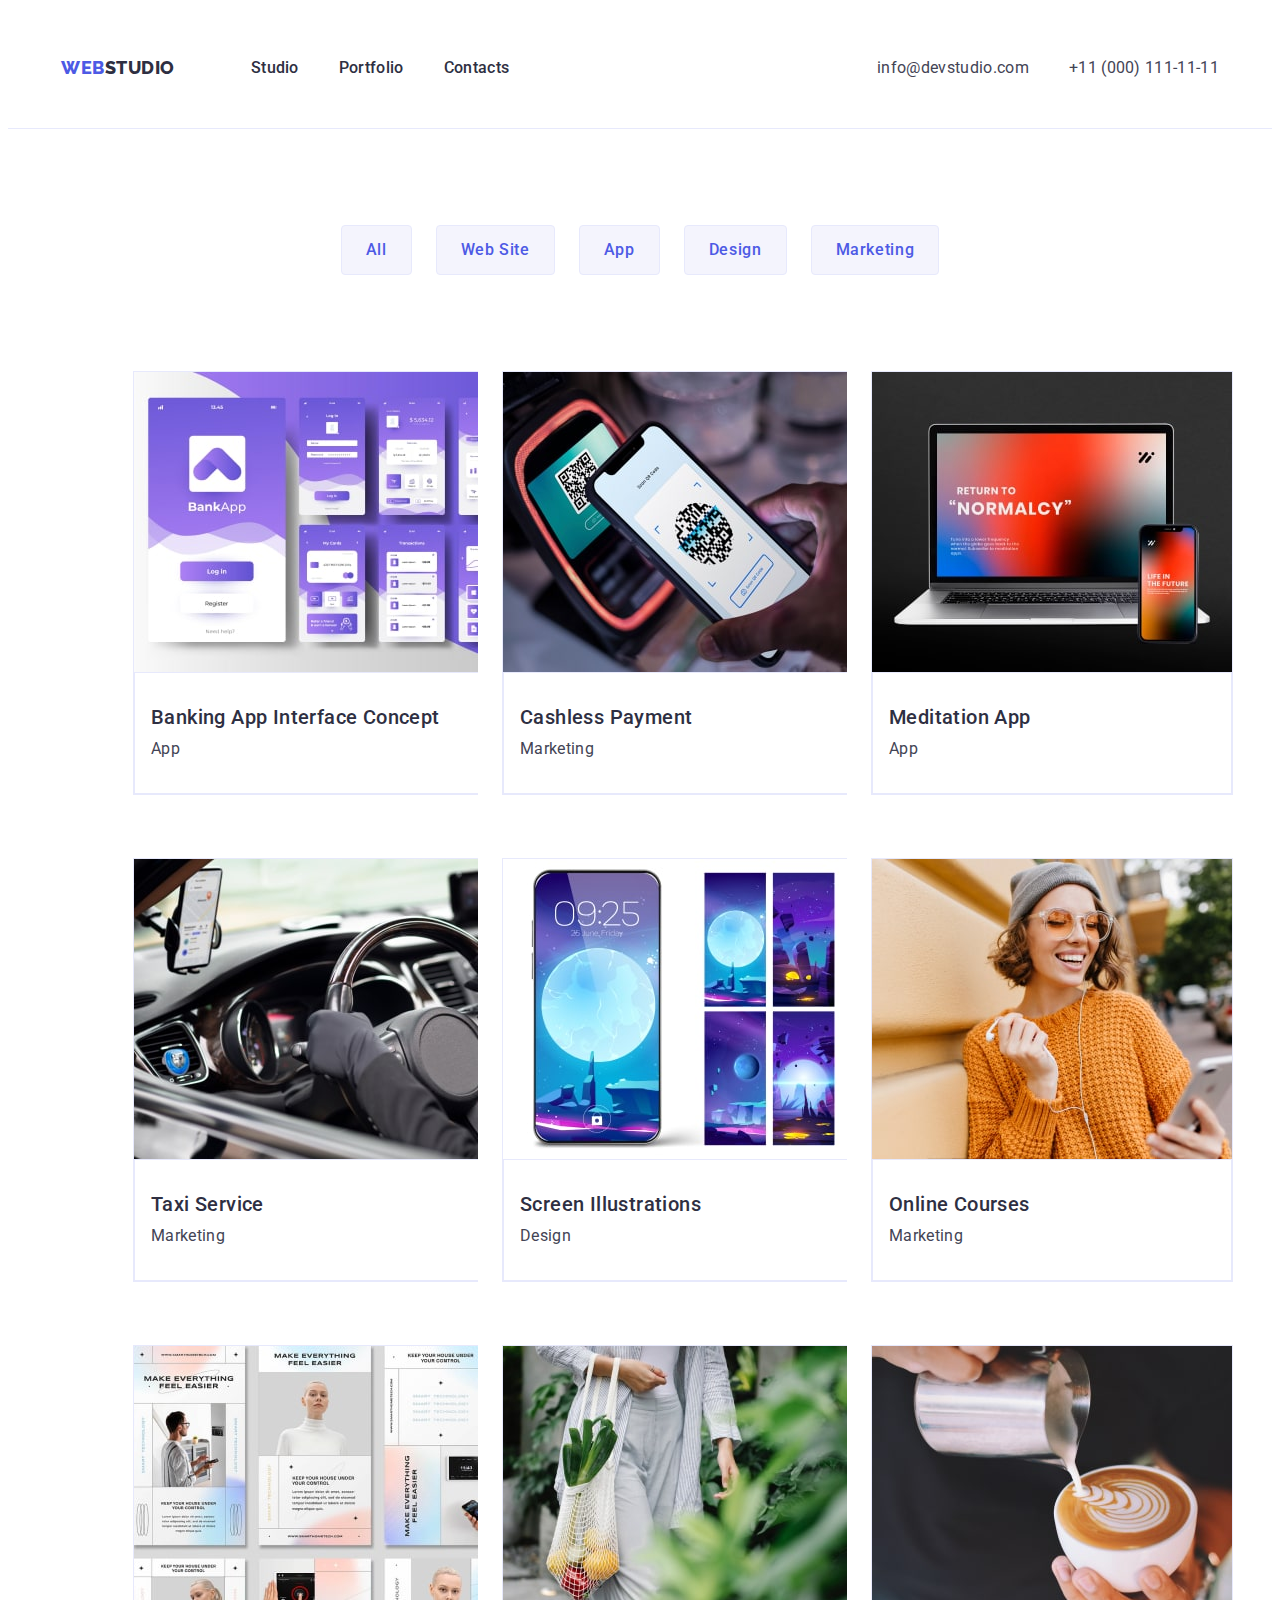
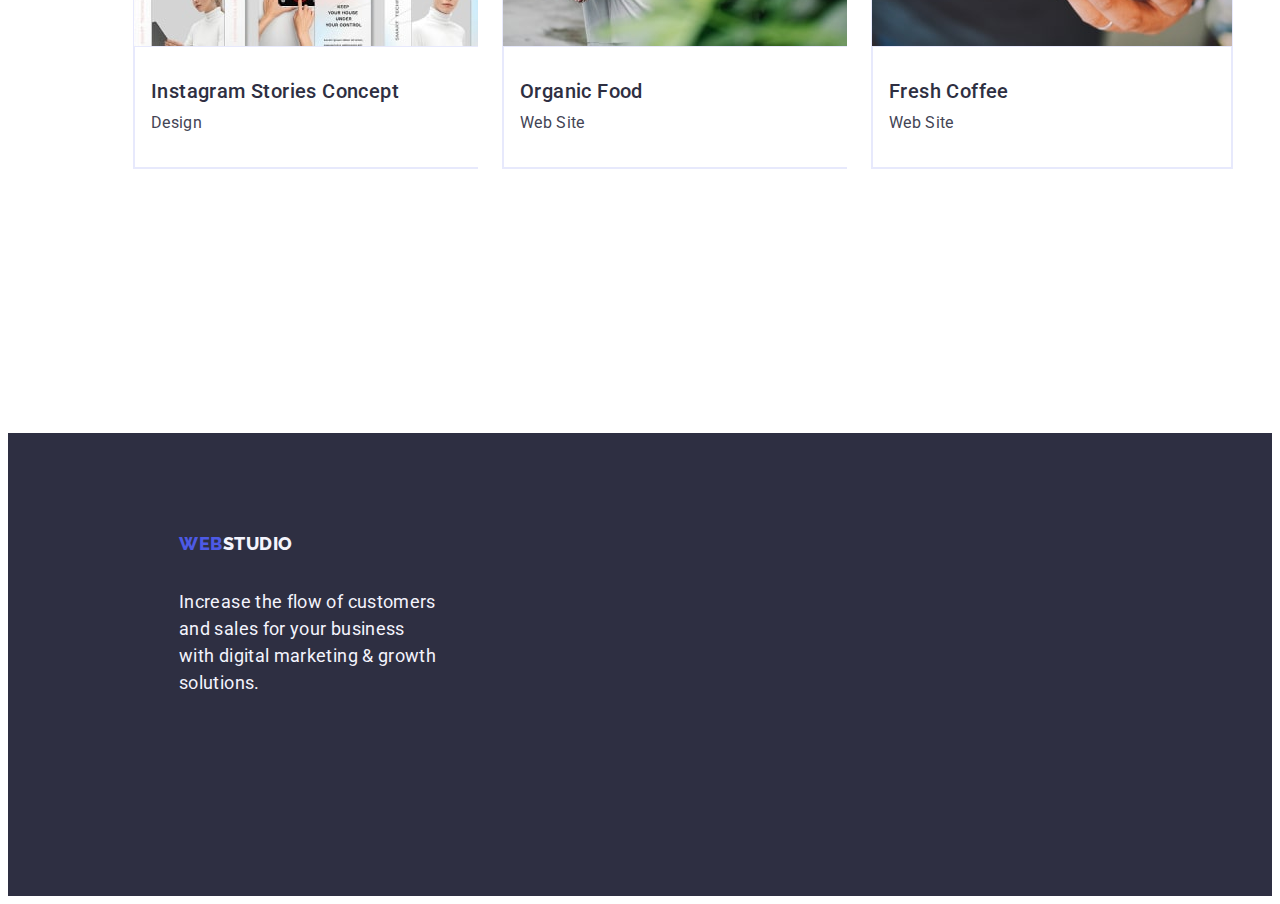
==== portfolio.html @ f366efc1 "validator" ====
<!doctype html>
<html lang="en">
  <head>
    <meta charset="utf-8">
    <meta name="viewport" content="width-device-width, initial-scale=1.0">
    <title>WebStudio</title>
    <link rel="stylesheet" href="https://cdnjs.cloudflare.com/ajax/libs/modern-normalize/2.0.0/modern-normalize.min.css" integrity="sha512-4xo8blKMVCiXpTaLzQSLSw3KFOVPWhm/TRtuPVc4WG6kUgjH6J03IBuG7JZPkcWMxJ5huwaBpOpnwYElP/m6wg==" crossorigin="anonymous" referrerpolicy="no-referrer" />
    <link rel="preconnect" href="https://fonts.googleapis.com">
    <link rel="preconnect" href="https://fonts.googleapis.com">
    <link rel="preconnect" href="https://fonts.gstatic.com" crossorigin>
    <link href="https://fonts.googleapis.com/css2?family=Raleway:wght@400;500;700;800&family=Roboto:wght@400;500;700&display=swap" rel="stylesheet">
    <link rel="stylesheet" href="./css/styles.css">
    
  </head>
  <body class="body-text">

  <!--header-->
<header class="header-link link">
  <div class="container header-container">
    <nav class="header-list list"> 
      <a class="header-logo link" href="./index.html">Web<span class="header-title-logo">Studio</span></a>
      <ul class="header-menu list">
        <li class="header-menu-item-portfolio link"><a href="./index.html" class="header-menu link">Studio</a></li>
        <li class="header-menu-item-portfolio link"><a href="./portfolio.html" class="header-menu link">Portfolio</a></li>
        <li class="header-menu-item-portfolio link"><a href="" class="header-menu link memu-contact">Contacts</a></li>
      </ul>
    </nav>
    <address class="contact link">
    <ul class="header-contact-soc-list list">
        <li class="header-contact-soc-item link">
          <a class="header-contact-soc-link link" href="info@devstudio.com">info@devstudio.com</a>
        </li>
        <li class="header-contact-soc-item">
          <a class="header-contact-soc-link link-tel" href="+110001111111">+11 (000) 111-11-11</a>
        </li>
  </ul>
</address>
  </div>
</header>

  <!--section-1-->
  <main>
    <section class="menu-list">
  <div class="container button-container">
  <h1 class="visually-hidden">list-navigation</h1>
  <ul class="navigation list">
<li><button type="button" class="click-menu-button">All</button></li>
<li><button type="button" class="click-menu-button">Web Site</button></li>
<li><button type="button" class="click-menu-button">App</button></li>
<li><button type="button" class="click-menu-button">Design</button></li>
<li><button type="button" class="click-menu-button">Marketing</button></li>
</ul>

<!--section-1-->

<!--section-2-->
<div class="container pic-div">
    <ul class="picture-text-list list">
      <li class="picture-list-item ">
        <div class="picture-div-box">
        <a class="pic link"><img src="./images/portfolio/1-app.jpg" alt="App" width="360" height="300">
          <div class="div-picture-heading">
          <h2 class="picture-heading-text">Banking App Interface Concept</h2>
            <p class="picture-text">App</p>
          </div>
       </a>
        </div>
      </li>
        <li class="picture-list-item" >
<div class="picture-div-box">
          <a class="pic link"><img src="./images/portfolio/2-smart.jpg" alt="Cashless Payment" width="360" height="300">
            <div class="div-picture-heading">
            <h2 class="picture-heading-text">Cashless Payment</h2>
            <p class="picture-text">Marketing</p>
            </div>
          </a>
</div>
        </li>
      <li class="picture-list-item" >
<div class="picture-div-box">
          <a class="pic link"><img src="./images/portfolio/3-comp.jpg" alt="App" width="360" height="300">
            <div class="div-picture-heading">
            <h2 class="picture-heading-text">Meditation App</h2>
            <p class="picture-text">App</p>
            </div> 
          </a>
</div>
      </li>
      <li class="picture-list-item" >
<div class="picture-div-box">
          <a class="pic link"><img src="./images/portfolio/4-auto.jpg" alt="auto" width="360" height="300">
            <div class="div-picture-heading">
            <h2 class="picture-heading-text">Taxi Service</h2>
            <p class="picture-text">Marketing</p>
            </div>
          </a>
</div>
      </li>
      <li class="picture-list-item" >
<div class="picture-div-box">
          <a class="pic link"><img src="./images/portfolio/5-app.jpg" alt="application" width="360" height="300">
            <div class="div-picture-heading">
            <h2 class="picture-heading-text">Screen Illustrations</h2>
            <p class="picture-text">Design</p>
          </div>  
        </a>
</div>
      </li>
      <li class="picture-list-item" >
<div class="picture-div-box">
          <a class="pic link"><img src="./images/portfolio/6-human.jpg" alt="application" width="360" height="300">
            <div class="div-picture-heading">
            <h2 class="picture-heading-text">Online Courses</h2>
            <p class="picture-text">Marketing</p>
            </div>
          </a>
</div>
      <li class="picture-list-item" >
<div class="picture-div-box">
          <a class="pic link"><img src="./images/portfolio/7-slide.jpg" alt="App" width="360" height="300">
            <div class="div-picture-heading">
            <h2 class="picture-heading-text">Instagram Stories Concept</h2>
            <p class="picture-text">Design</p>
           </div>
          </a>
</div>
      </li>
        <li class="picture-list-item" >
<div class="picture-div-box">
            <a class="pic link"><img src="./images/portfolio/8-food.jpg" alt="Food" width="360" height="300">
              <div class="div-picture-heading">
              <h2 class="picture-heading-text">Organic Food</h2>
              <p class="picture-text">Web Site</p>
            </div>
          </a>
</div>
      </li>
      <li class="picture-list-item" >
<div class="picture-div-box">
          <a class="pic link"><img src="./images/portfolio/9-caffe.jpg" alt="Coffee" width="360" height="300">
            <div class="div-picture-heading">
            <h2 class="picture-heading-text">Fresh Coffee</h2>
            <p class="picture-text">Web Site</p>
          </div>
        </a>
</div>
      </li>
    </ul>
</div>
</div>
  </section>
  </main>
<!--section-2-->


<footer class="footer">
  <div class="container foter-container"><a class="footer-logo link"  href="./index.html">Web<span class="link-studio link">Studio</span></a>

    <p class="footer-text">Increase the flow of customers and sales for your business with digital marketing & growth solutions.
    </p>
  </div>
</footer>

</body>
</html>
---- css/styles.css ----
:root{
--brand-color: #4D5AE5;
--brand-color: var(--iris, #4D5AE5);
--brand-color:-brand #FFF;
--brand-color:-brand #F4F4FD;
--brand-color:-brand #FFFFFF;
--brand-color: var(--cloud, #F4F4FD);
--brand-color:-brand #2E2F42;
--brand-color:#2e2f42;
--brand-color: var(--slate, #434455);
--brand-color: #404bbf;
--brand-color: #434455;

--brand-background-color: #4D5AE5;
--brand-background-color: #404BBF;
--brand-background-color: #F4F4FD;
--brand-background-color: #e7e9fc;
--brand-background-color:rgba(244, 244, 253, 1);
--brand-background-color: var(--navyblue, #2E2F42);
}
body{
font-family:'Roboto', sans-serif;
color: var(--slate, #434455);
background-color:#FFFFFF;
line-height:1.5;
letter-spacing:0.02em;
max-width: 1440px;
max-height: 2592px;
min-height: 100vh;
display: flex;
flex-direction: column;
}
button{
border: 0;
}
a{
text-decoration:none;
}
p,h1,h2,h3,h4,h5,h6{
margin-top: 0;
margin-bottom: 0;
padding: 0px;
}
ul,ol{
list-style-type:none;
padding-left: 0;
margin-top: 0;
margin-bottom:  0;
}
/*header*/
.container{
width: 1158px;
padding: 0 15px;
margin: auto;
/* max-width: auto; */
/* padding-left:0 auto ;
padding-right:auto; 
margin-left:auto;
margin-right:auto; */
 }
 img{
display: block;
 }

.header-link{
align-items: center;
width: 100%;
margin: 0 auto;
border-bottom: 1px solid var(--cornflower, #E7E9FC);
background: var(--white, #FFF);

}

.header-menu-item-portfolio{
font-family:'Raleway',sans-serif;
color: var(--iris, #4d5ae5);
font-weight:800;
font-size:18px;
line-height:1.17;
letter-spacing:0.03em;
text-decoration:none;
list-style:none;
}
.header-memu-item:hover{
color: #404bbf;
}
.header-memu-item:focus{
color: #404bbf;
}
.header-menu-item-portfolio{
font-family:'Roboto';
color: #2e2f42 ;
font-weight:500;
line-height:24px;
letter-spacing:0.02em;
}
.header-menu-item-portfolio:hover{
color: #404bbf;
}
.header-menu-item-portfolio:focus{
color: #404bbf;
}
.header-menu-item-studio{
}
.header-menu-item-li{
text-decoration:none;
}
.header-menu-item link{
text-decoration:none;
}
.header-list{
list-style:none;
display: flex;
align-items: center;
/* gap: 76px; */

}
.header-container{
display: flex;
align-items: center;
padding: 0 15px;
}
.header-logo{
font-family:'Raleway',sans-serif;
color: #4d5ae5;
font-weight:800;
font-size:18px;
line-height:1.17;
letter-spacing:0.03em;
text-decoration:none;
text-transform:uppercase;
margin-right: 76px;


}
.header-title-logo{
color:  #2e2f42 ;
}

.header-menu{
font-family:'Roboto',sans-serif;
text-decoration:none;
color: #2e2f42;
font-weight:500;
font-size:16px;
line-height:1.5;
letter-spacing:0.02em;
display: flex;
gap: 40px;
padding: 24px 0;
}
.header-menu:hover{
color: #404bbf;
}
.header-menu:focus{
color: #404bbf;

}
.contact{
font-style:normal;
list-style:none;
margin-left: auto;
}
.header-contact-soc-list{
list-style:none;
font-family:'Roboto',sans-serif;
color: #434455;
font-weight:400;
font-size:16px;
line-height:1.5;
letter-spacing:0.02em;

display: flex;
align-items: center;
gap: 40px;
margin-left: auto;
}
.header-contact-soc-item{
font-size:16px;
line-height:1.5;
letter-spacing:0.02em;
color: #434455;
}
.header-contact-soc-item{
text-decoration:none;
}
.header-contact-soc-link{
font-family:'Roboto',sans-serif;
font-weight: 400;
text-decoration:none;
font-size:16px;
line-height:1.5;
letter-spacing:0.02em;
color: #434455;
}
.link-tel{
}
.header-contact-soc-link:hover{
color: #404bbf;
}
.header-contact-soc-link:focus{
color: #404bbf;
}
/*header*/


/*button-1-section>all*/

.menu-list{
padding: 96px 0 120px 0;
display: flex;
align-items: center;
justify-content: center;

}

.visually-hidden {
position: absolute;
width: 1px;
height: 1px;
margin: -1px;
border: 0;
padding: 0;
white-space: nowrap;
clip-path: inset(100%);
clip: rect(0 0 0 0);
overflow: hidden;
 }

.button-container{

}

.navigation{
display: flex;
gap: 24px;
/* margin-top: 120px; */
justify-content: center;
margin-bottom: 72px;
}

.click-menu-button{
font-family:'Roboto',sans-serif;
font-weight:500;
font-size:16px;
line-height:1.5;
letter-spacing:0.04em;
color: #4d5ae5;
background-color: #F4F4FD;
font-family:inherit;
cursor:pointer;
display: flex;
padding: 12px 24px;
justify-content: center;
align-items: center;
border-radius: 4px;
border: 1px solid var(--cornflower, #e7e9fc);
background: var(--cloud, #F4F4FD);
}
.click-menu-button:hover{
font-family:inherit;
color: #FFFFFF;
background-color: #404BBF;
border: 1px solid transparent;
}
.click-menu-button:focus{
color: #FFFFFF;
background-color: #404BBF;
border: 1px solid transparent;
}


/*section-1*/


.title-icon{
background: #2e2f42;
padding-top: 188px ;

padding-bottom: 188px;

box-sizing: border-box;

align-items: center;
/* margin: 0 auto 48px; */
}
.title-container{
/* height: 600px; */
}


.title{
font-weight:700;
font-size:56px;
line-height:1.07;
letter-spacing:0.02em;
color: #ffffff;
text-align:center;
font-style: normal;
max-width: 496px;
margin-bottom: 48px; 
margin-left: auto;
margin-right: auto;


}

/*bth-title*/
.title-click-bth{
font-family:'Roboto', sans-serif;
background-color: #4d5ae5;
font-family:inherit;
font-weight:500;
font-size:16px;
line-height:1.5;
letter-spacing:0.04em;
color: #ffffff;
border: none;
cursor:pointer;
display: block;
align-items: flex-start;
border: none;
border-radius: 4px;
padding: 16px 32px;
gap: 10px;
min-width: 169px;
height: 56px;
margin-top: 48px;
margin: 0 auto;


}
.title-click-bth:hover{
font-family: "Roboto", sans-serif;
background-color: #404BBF;
font-family:inherit;
font-weight:500;
font-size:16px;
line-height:1.5;
letter-spacing:0.04em;
color: #FFF;
cursor:pointer;
}
.title-click-bth:focus{
background-color: #404BBF;
}
.title-click-bth:active{
background-color: #404BBF;
cursor:pointer;
}
/*bth-title*/


/*section-2*/
.caption-section{
padding-top: 120px;
padding-bottom: 120px;
}
.caption-text{
list-style:none;
display: flex;
align-items: flex-start;
/* gap: 8px; */
gap: 24px;
flex-shrink: 0;

}
.caption-subject{
margin-bottom: 8px ;
font-weight:500;
font-size:20px;
line-height:1.2;
letter-spacing:0.02em;
color: #2e2f42;
list-style:none;


}
.caption-text-sub{
font-weight:400;
font-size:16px;
line-height:1.5;
letter-spacing:0.02em;
color: #434455;
display: flex;
align-items:center;
}

.caption-list{
width: calc((100% - 72px) / 4);
font-weight:500;
font-size:20px;
line-height:1.2;
letter-spacing:0.02em;
color: #2e2f42;
display: flex;
max-width: 264px;
padding: 32px;
display: inline;
align-items: center;

flex-direction: column;
align-items: center;
}


/* section3 index */
.heading-img-pic{
padding-bottom:120px;

}
.heading-img{
font-weight:700;
font-size: 36px;
line-height: 1.11;
text-align: center;
letter-spacing: 0.02em;
text-transform: capitalize;
color: #2e2f42;
margin-bottom: 72px;
align-items: center;
}

.heading-caption{
background-color: #FFFFFF;
display: flex;
gap: 24px;
padding-bottom: 120px;
}
.heading-li-img{
width: calc((100% - 48) / 3);
}
.heading-list-pic{

}
/*section-3*/

/*section-4*/
.our-team-img{
background: var(--cloud, #F4F4FD);
padding-top:120px;
padding-bottom: 120px;
}
.our-team-heading-img{
font-weight:700;
font-size: 36px;
line-height: 1.11;
text-align: center;
letter-spacing: 0.02em;
text-transform: capitalize;
color: #2e2f42;
margin-bottom: 72px;
}
.our-team-img-text{
display: flex;
gap:24px;
font-weight: 400;
align-items: center;
justify-content: center;
}
.our-team-text-pic{
width: calc((100% - 72px)/4);
border-radius: 0px 0px 4px 4px;
box-shadow: 0px 2px 1px 0px rgba(46, 47, 66, 0.08), 0px 1px 1px 0px rgba(46, 47, 66, 0.16), 0px 1px 6px 0px rgba(46, 47, 66, 0.08);
}
.our-team-img-style{
max-width:264px;
flex-direction: column;
}
.our-team-div{
width: 264px;
flex-direction: column;
justify-content: center;
align-items: center;
display: flex;
padding-top: 32px;
padding-bottom: 32px;
background: var(--white, #FFF);
}
.our-team-slogan{
margin-bottom: 8px;
text-align: center;
font-size: 20px;
font-weight: 500;
line-height: 24px; /* 120% */
letter-spacing: 0.4px;
}
.our-team-slogan-text{
color: var(--slate, #434455);
text-align: center;
font-weight: 400;
line-height: 24px; /* 150% */
letter-spacing: 0.32px;
}
/*section-4*index */


/*section-2*portfolio*/
.pic-div{

}
.picture-text-list{
list-style:none;
display: flex;
flex-wrap: wrap;
column-gap: 24px;
row-gap: 48px;
gap: 15px;
flex-shrink: 0;
padding: 48px 24px;
align-content: center;
justify-content: center;
padding-top: 0;
padding-bottom: 120px;


}
.picture-list-item{
width: calc((100% - 48px ) / 3);

border-radius: 1px;
background: var(--white, #fff);
}
.picture-div-box{
margin: 24px;
width: 360px;

border: 1px solid #e7e9fc;
background: var(--white, #FFF);

}
.picture-heading-text{
font-weight:500;
font-size:20px;
line-height:120%;
letter-spacing:0.02em;
color: #2e2f42;
margin-bottom: 8px;

}

.picture-text{
font-weight:400;
font-size:16px;
line-height:1.5;
letter-spacing:0.02em;
color: #434455;
}
.pic{
background: lightgray;
text-decoration: none;

}
.div-picture-heading{
padding: 32px 16px;
gap: 8px;
border-top: none;
border: 1px solid var(--cornflower, #e7e9fc);
background: var(--white, #FFF);
}
/*section-4*/

/*footer*/
.footer{
background-color: #2E2F42;
padding-top: 100px;
padding-bottom: 100px;
}
.foter-container{
margin-left: 156px;
}
.footer-logo{
margin-bottom: 16px;
color: var(--iris, #4d5ae5);
font-family:'Raleway',sans-serif;
line-height:1.17;
font-size:18px;   
font-weight:800;
letter-spacing:0.03em;
text-transform: uppercase;
display: inline-block;
}
.link-studio{
color: var(--cloud, #f4f4fd);
font-family:'Raleway',sans-serif;
font-size:18px;
font-weight:800;
line-height:1.17; /* 116.667% */
letter-spacing:0.03em;
text-transform:uppercase;
}
.footer-text{
color: var(--cloud, #F4F4FD);
font-family:'Roboto',sans-serif;
font-size: 18px;
font-weight: 400;
line-height: 1.5;
letter-spacing: 0.02em;
display: flex;
flex: auto;
gap: 156px;
max-width: 264px;
margin-top: 18px;
margin-bottom: 100px;
}
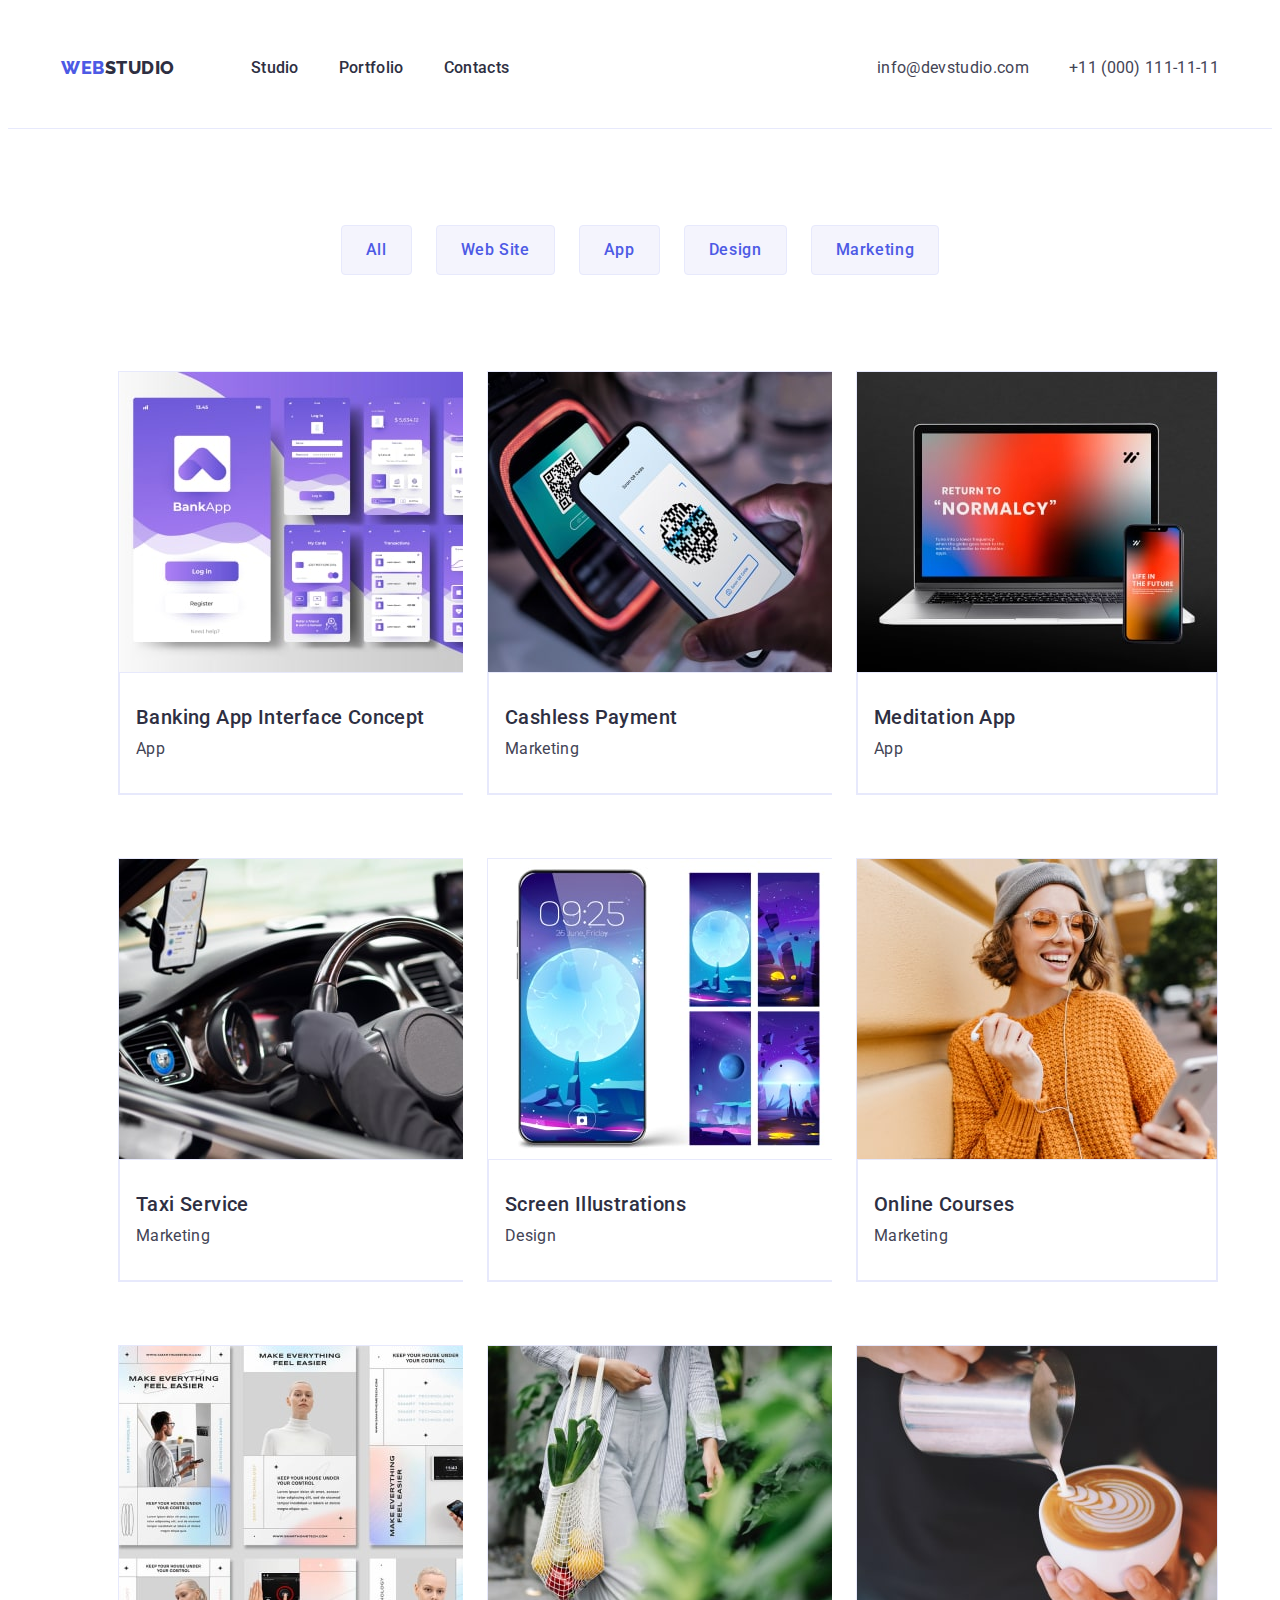
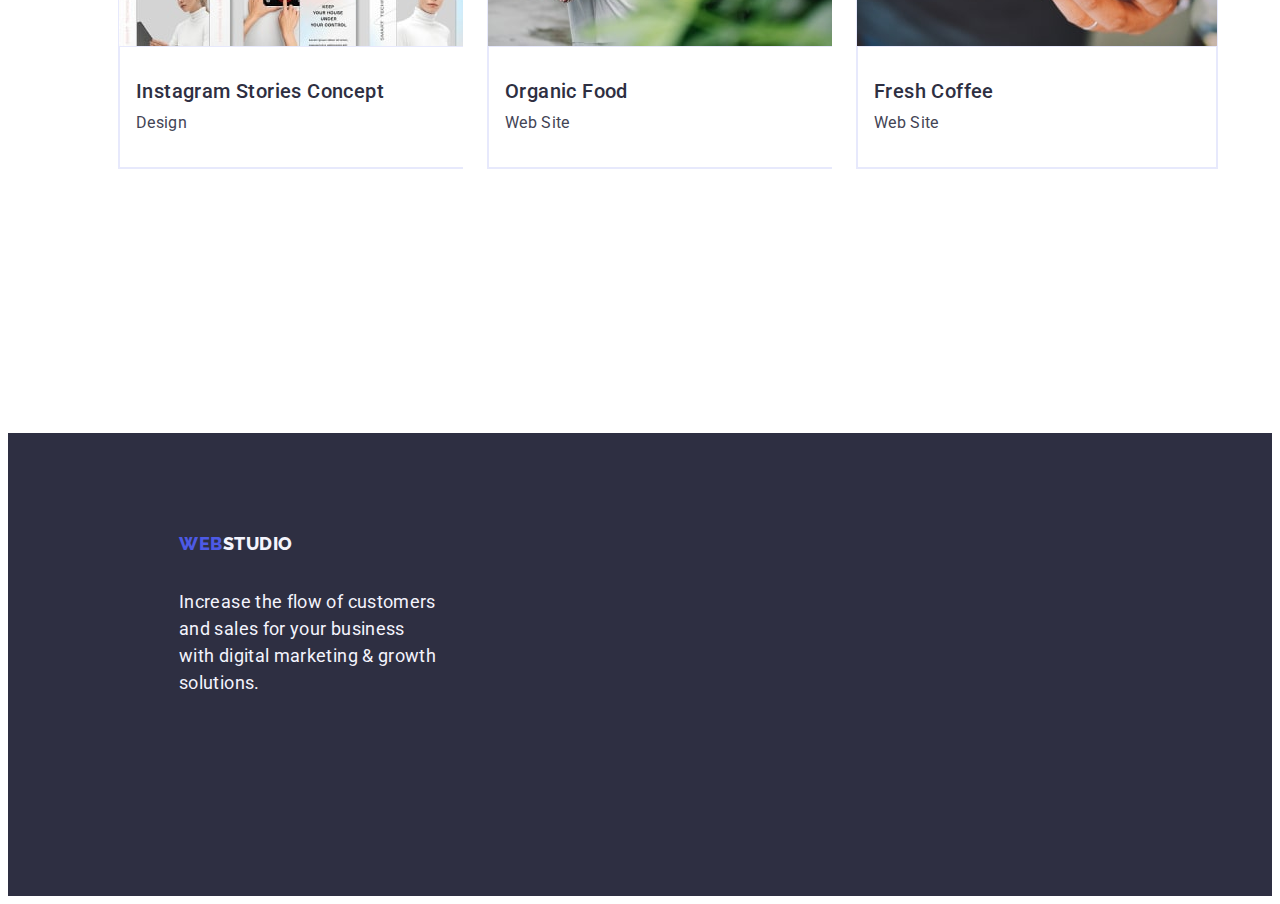
==== commit a390b6cd: "validator" ====
--- a/portfolio.html
+++ b/portfolio.html
@@ -54,7 +54,7 @@
 <!--section-1-->
 
 <!--section-2-->
-<div class="container pic-div">
+<!-- <div class="container pic-div"> -->
     <ul class="picture-text-list list">
       <li class="picture-list-item ">
         <div class="picture-div-box">
@@ -146,7 +146,7 @@
 </div>
       </li>
     </ul>
-</div>
+<!-- </div> -->
 </div>
   </section>
   </main>
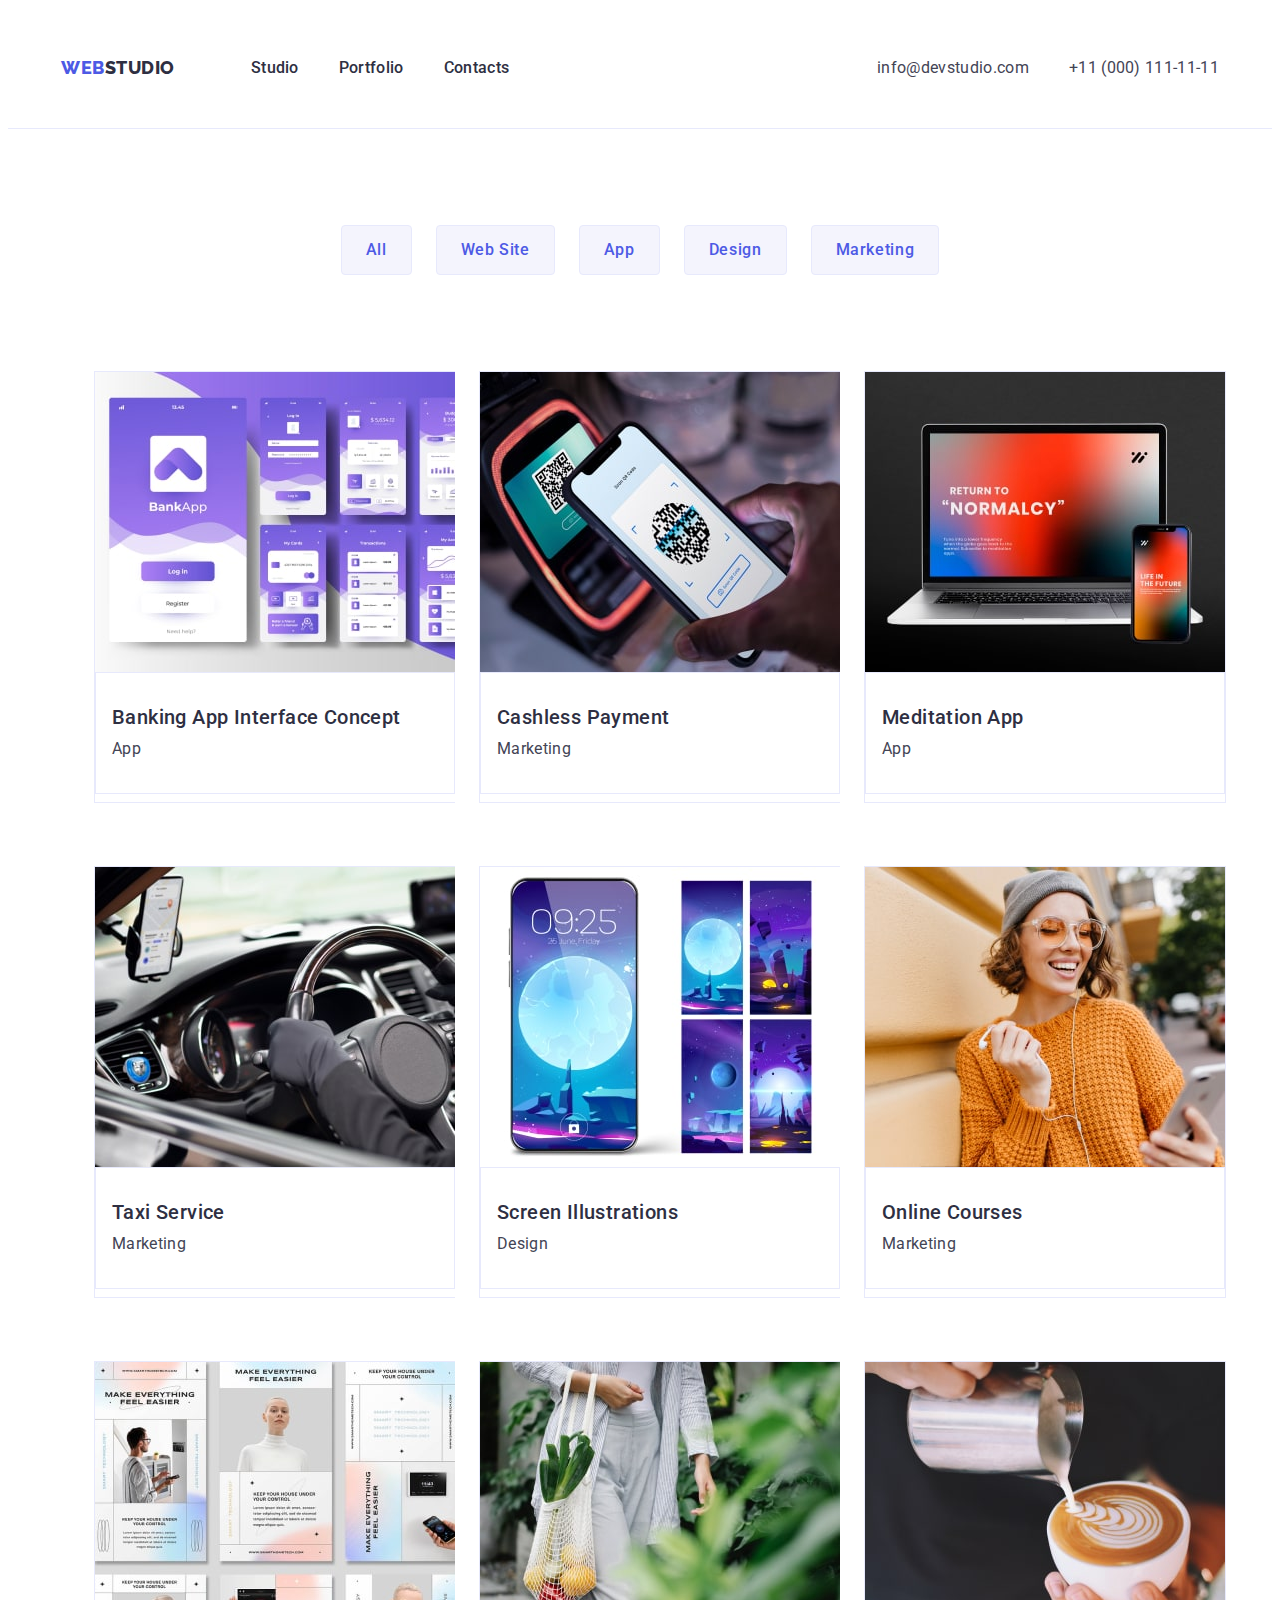
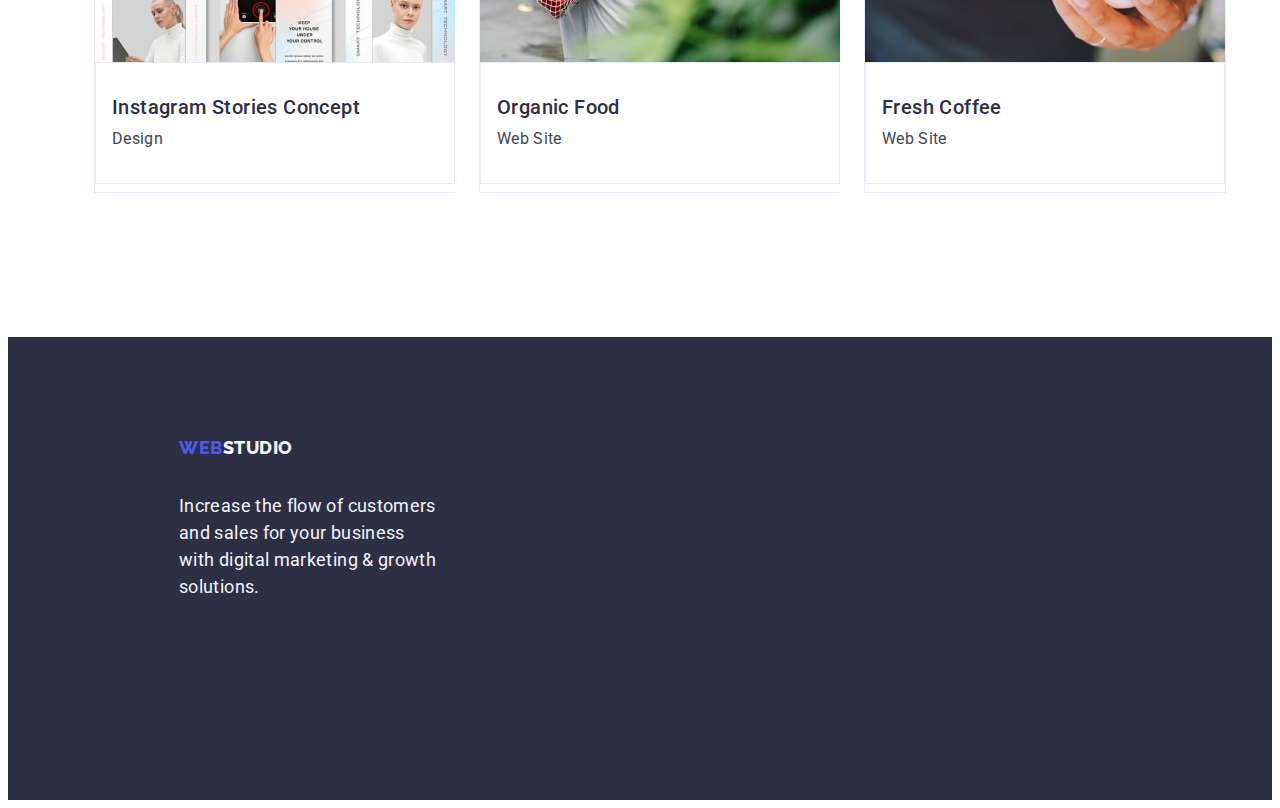
==== commit 98eabe2a: "validator" ====
--- a/portfolio.html
+++ b/portfolio.html
@@ -56,6 +56,7 @@
 <!--section-2-->
 <!-- <div class="container pic-div"> -->
     <ul class="picture-text-list list">
+      
       <li class="picture-list-item ">
         <div class="picture-div-box">
         <a class="pic link"><img src="./images/portfolio/1-app.jpg" alt="App" width="360" height="300">
--- a/css/styles.css
+++ b/css/styles.css
@@ -503,21 +503,17 @@
 list-style:none;
 display: flex;
 flex-wrap: wrap;
-column-gap: 24px;
-row-gap: 48px;
+column-gap:24px;
+row-gap:48px;
 gap: 15px;
-flex-shrink: 0;
-padding: 48px 24px;
+/* padding: 48px 24px; */
 align-content: center;
 justify-content: center;
-padding-top: 0;
-padding-bottom: 120px;
 
 
 }
 .picture-list-item{
-width: calc((100% - 48px ) / 3);
-
+width:calc((100% - 48px)/3);
 border-radius: 1px;
 background: var(--white, #fff);
 }
@@ -553,7 +549,7 @@
 }
 .div-picture-heading{
 padding: 32px 16px;
-gap: 8px;
+margin-bottom: 8px;
 border-top: none;
 border: 1px solid var(--cornflower, #e7e9fc);
 background: var(--white, #FFF);
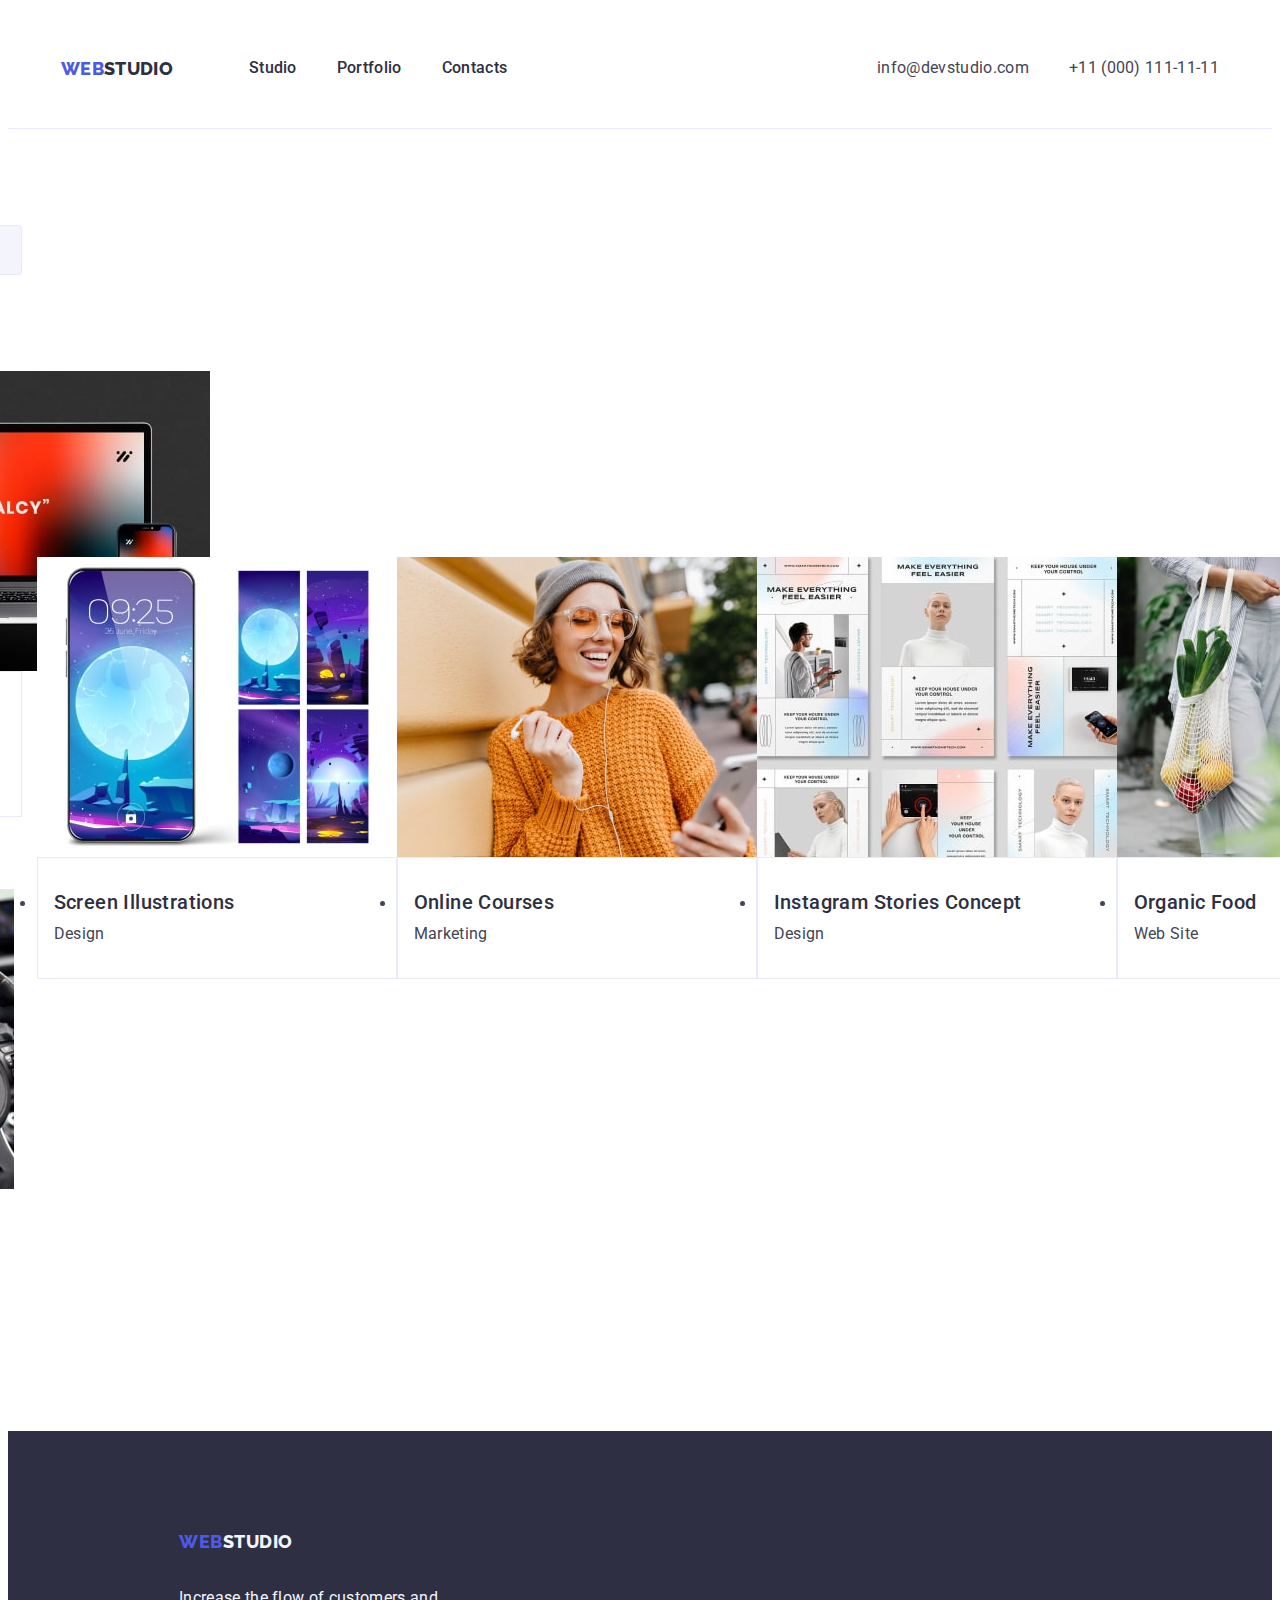
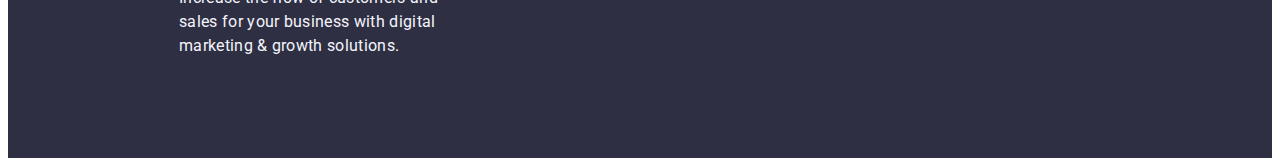
==== commit 07f74033: "finish" ====
--- a/portfolio.html
+++ b/portfolio.html
@@ -54,41 +54,39 @@
 <!--section-1-->
 
 <!--section-2-->
-<!-- <div class="container pic-div"> -->
     <ul class="picture-text-list list">
-      
-      <li class="picture-list-item ">
-        <div class="picture-div-box">
+      <li class="picture-list-item">
+
         <a class="pic link"><img src="./images/portfolio/1-app.jpg" alt="App" width="360" height="300">
           <div class="div-picture-heading">
           <h2 class="picture-heading-text">Banking App Interface Concept</h2>
             <p class="picture-text">App</p>
-          </div>
+        </div>
        </a>
-        </div>
+      
       </li>
         <li class="picture-list-item" >
-<div class="picture-div-box">
+
           <a class="pic link"><img src="./images/portfolio/2-smart.jpg" alt="Cashless Payment" width="360" height="300">
             <div class="div-picture-heading">
             <h2 class="picture-heading-text">Cashless Payment</h2>
             <p class="picture-text">Marketing</p>
             </div>
           </a>
-</div>
+
         </li>
       <li class="picture-list-item" >
-<div class="picture-div-box">
+
           <a class="pic link"><img src="./images/portfolio/3-comp.jpg" alt="App" width="360" height="300">
             <div class="div-picture-heading">
             <h2 class="picture-heading-text">Meditation App</h2>
             <p class="picture-text">App</p>
             </div> 
           </a>
-</div>
+
       </li>
       <li class="picture-list-item" >
-<div class="picture-div-box">
+
           <a class="pic link"><img src="./images/portfolio/4-auto.jpg" alt="auto" width="360" height="300">
             <div class="div-picture-heading">
             <h2 class="picture-heading-text">Taxi Service</h2>
@@ -98,53 +96,53 @@
 </div>
       </li>
       <li class="picture-list-item" >
-<div class="picture-div-box">
+
           <a class="pic link"><img src="./images/portfolio/5-app.jpg" alt="application" width="360" height="300">
             <div class="div-picture-heading">
             <h2 class="picture-heading-text">Screen Illustrations</h2>
             <p class="picture-text">Design</p>
           </div>  
         </a>
-</div>
+
       </li>
       <li class="picture-list-item" >
-<div class="picture-div-box">
+
           <a class="pic link"><img src="./images/portfolio/6-human.jpg" alt="application" width="360" height="300">
             <div class="div-picture-heading">
             <h2 class="picture-heading-text">Online Courses</h2>
             <p class="picture-text">Marketing</p>
             </div>
           </a>
-</div>
+
       <li class="picture-list-item" >
-<div class="picture-div-box">
+
           <a class="pic link"><img src="./images/portfolio/7-slide.jpg" alt="App" width="360" height="300">
             <div class="div-picture-heading">
             <h2 class="picture-heading-text">Instagram Stories Concept</h2>
             <p class="picture-text">Design</p>
            </div>
           </a>
-</div>
+
       </li>
         <li class="picture-list-item" >
-<div class="picture-div-box">
+
             <a class="pic link"><img src="./images/portfolio/8-food.jpg" alt="Food" width="360" height="300">
               <div class="div-picture-heading">
               <h2 class="picture-heading-text">Organic Food</h2>
               <p class="picture-text">Web Site</p>
             </div>
           </a>
-</div>
+
       </li>
       <li class="picture-list-item" >
-<div class="picture-div-box">
+
           <a class="pic link"><img src="./images/portfolio/9-caffe.jpg" alt="Coffee" width="360" height="300">
             <div class="div-picture-heading">
             <h2 class="picture-heading-text">Fresh Coffee</h2>
             <p class="picture-text">Web Site</p>
           </div>
         </a>
-</div>
+
       </li>
     </ul>
 <!-- </div> -->
--- a/css/styles.css
+++ b/css/styles.css
@@ -52,11 +52,6 @@
 width: 1158px;
 padding: 0 15px;
 margin: auto;
-/* max-width: auto; */
-/* padding-left:0 auto ;
-padding-right:auto; 
-margin-left:auto;
-margin-right:auto; */
  }
  img{
 display: block;
@@ -65,7 +60,6 @@
 .header-link{
 align-items: center;
 width: 100%;
-margin: 0 auto;
 border-bottom: 1px solid var(--cornflower, #E7E9FC);
 background: var(--white, #FFF);
 
@@ -75,9 +69,6 @@
 font-family:'Raleway',sans-serif;
 color: var(--iris, #4d5ae5);
 font-weight:800;
-font-size:18px;
-line-height:1.17;
-letter-spacing:0.03em;
 text-decoration:none;
 list-style:none;
 }
@@ -91,8 +82,8 @@
 font-family:'Roboto';
 color: #2e2f42 ;
 font-weight:500;
-line-height:24px;
-letter-spacing:0.02em;
+/* line-height:24px; */
+/* letter-spacing:0.02em; */
 }
 .header-menu-item-portfolio:hover{
 color: #404bbf;
@@ -112,21 +103,20 @@
 list-style:none;
 display: flex;
 align-items: center;
-/* gap: 76px; */
 
 }
 .header-container{
 display: flex;
 align-items: center;
-padding: 0 15px;
+/* padding: 0 15px; */
 }
 .header-logo{
 font-family:'Raleway',sans-serif;
 color: #4d5ae5;
 font-weight:800;
 font-size:18px;
-line-height:1.17;
-letter-spacing:0.03em;
+/* line-height:1.17; */
+/* letter-spacing:0.03em; */
 text-decoration:none;
 text-transform:uppercase;
 margin-right: 76px;
@@ -211,7 +201,6 @@
 display: flex;
 align-items: center;
 justify-content: center;
-
 }
 
 .visually-hidden {
@@ -225,7 +214,7 @@
 clip-path: inset(100%);
 clip: rect(0 0 0 0);
 overflow: hidden;
- }
+}
 
 .button-container{
 
@@ -359,10 +348,7 @@
 .caption-text{
 list-style:none;
 display: flex;
-align-items: flex-start;
-/* gap: 8px; */
 gap: 24px;
-flex-shrink: 0;
 
 }
 .caption-subject{
@@ -394,11 +380,8 @@
 letter-spacing:0.02em;
 color: #2e2f42;
 display: flex;
-max-width: 264px;
-padding: 32px;
 display: inline;
 align-items: center;
-
 flex-direction: column;
 align-items: center;
 }
@@ -407,7 +390,6 @@
 /* section3 index */
 .heading-img-pic{
 padding-bottom:120px;
-
 }
 .heading-img{
 font-weight:700;
@@ -505,26 +487,15 @@
 flex-wrap: wrap;
 column-gap:24px;
 row-gap:48px;
-gap: 15px;
-/* padding: 48px 24px; */
 align-content: center;
 justify-content: center;
-
-
 }
 .picture-list-item{
 width:calc((100% - 48px)/3);
 border-radius: 1px;
 background: var(--white, #fff);
 }
-.picture-div-box{
-margin: 24px;
-width: 360px;
-
-border: 1px solid #e7e9fc;
-background: var(--white, #FFF);
-
-}
+
 .picture-heading-text{
 font-weight:500;
 font-size:20px;
@@ -532,7 +503,6 @@
 letter-spacing:0.02em;
 color: #2e2f42;
 margin-bottom: 8px;
-
 }
 
 .picture-text{
@@ -549,7 +519,6 @@
 }
 .div-picture-heading{
 padding: 32px 16px;
-margin-bottom: 8px;
 border-top: none;
 border: 1px solid var(--cornflower, #e7e9fc);
 background: var(--white, #FFF);
@@ -559,8 +528,8 @@
 /*footer*/
 .footer{
 background-color: #2E2F42;
-padding-top: 100px;
-padding-bottom: 100px;
+
+
 }
 .foter-container{
 margin-left: 156px;
@@ -573,6 +542,7 @@
 font-size:18px;   
 font-weight:800;
 letter-spacing:0.03em;
+padding-top: 100px;
 text-transform: uppercase;
 display: inline-block;
 }
@@ -588,13 +558,12 @@
 .footer-text{
 color: var(--cloud, #F4F4FD);
 font-family:'Roboto',sans-serif;
-font-size: 18px;
+font-size: 16px;
 font-weight: 400;
-line-height: 1.5;
 letter-spacing: 0.02em;
 display: flex;
 flex: auto;
-gap: 156px;
+/* gap: 156px; */
 max-width: 264px;
 margin-top: 18px;
 margin-bottom: 100px;
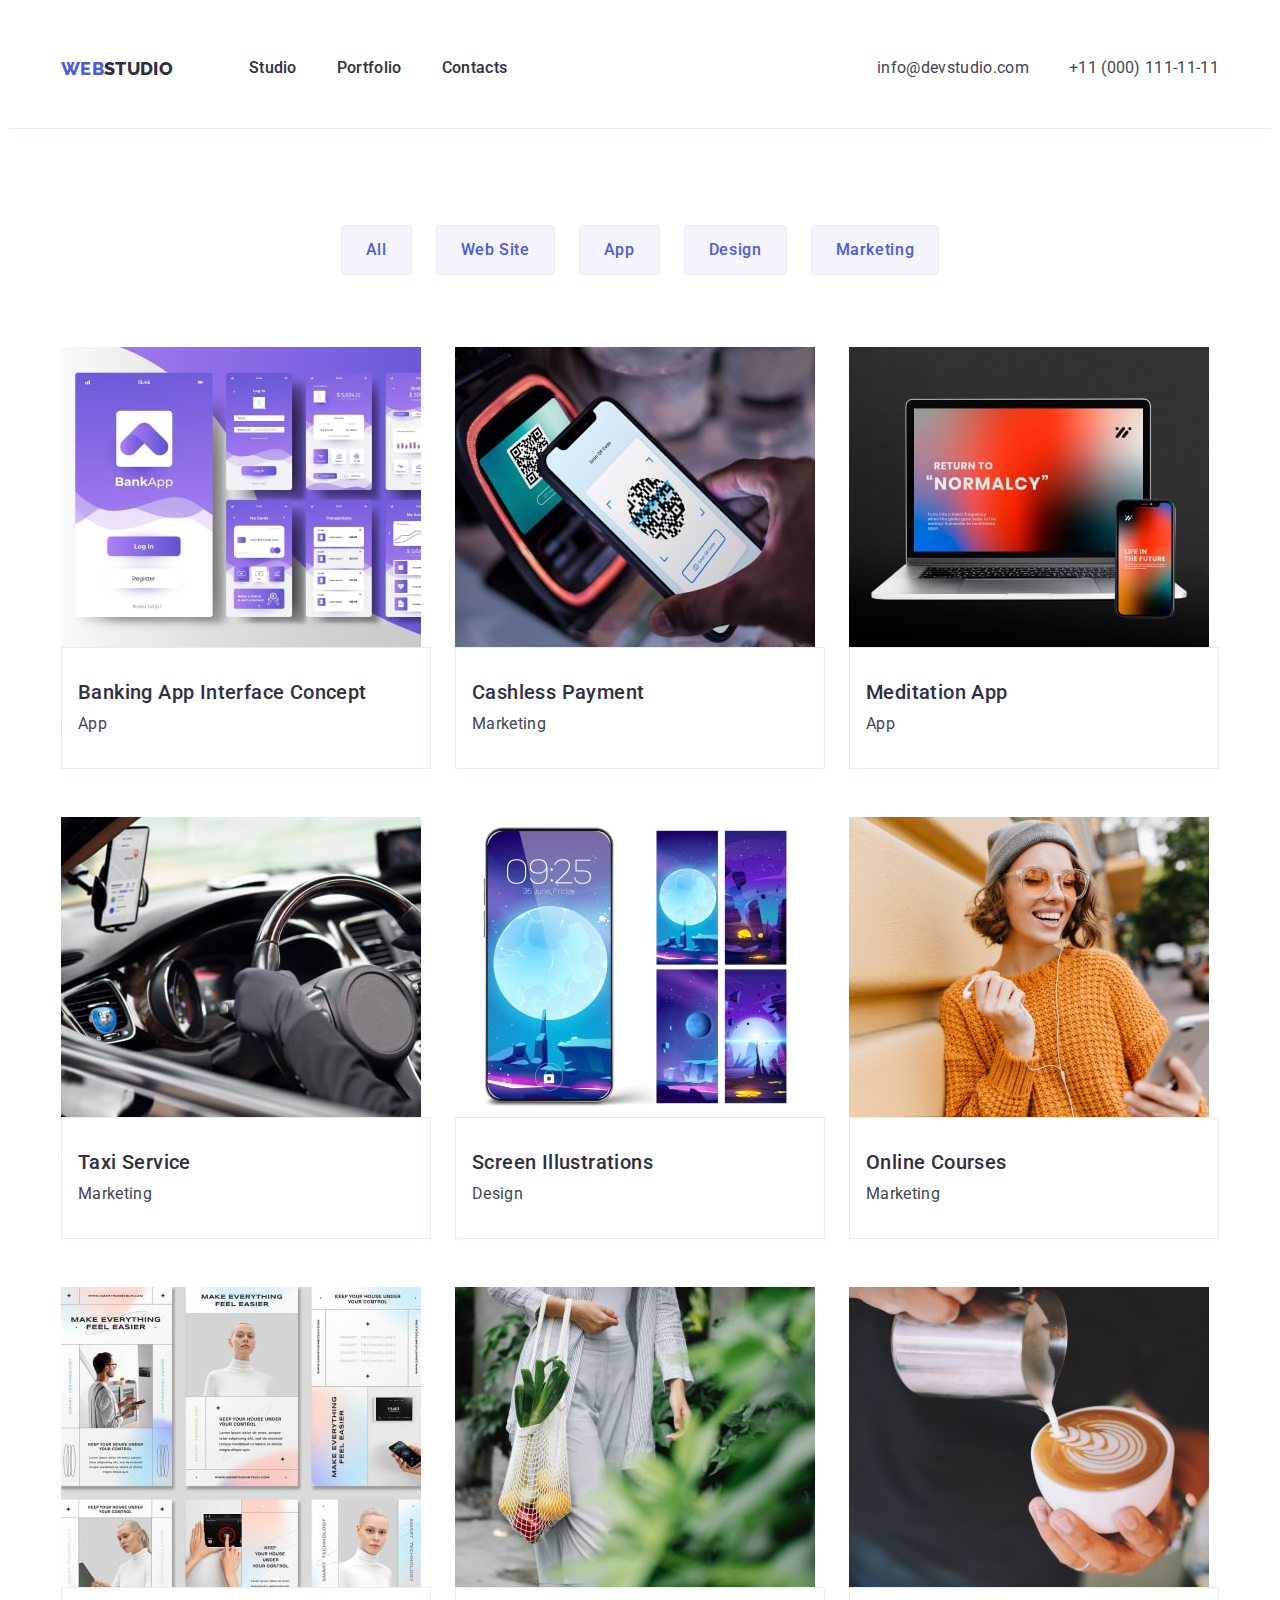
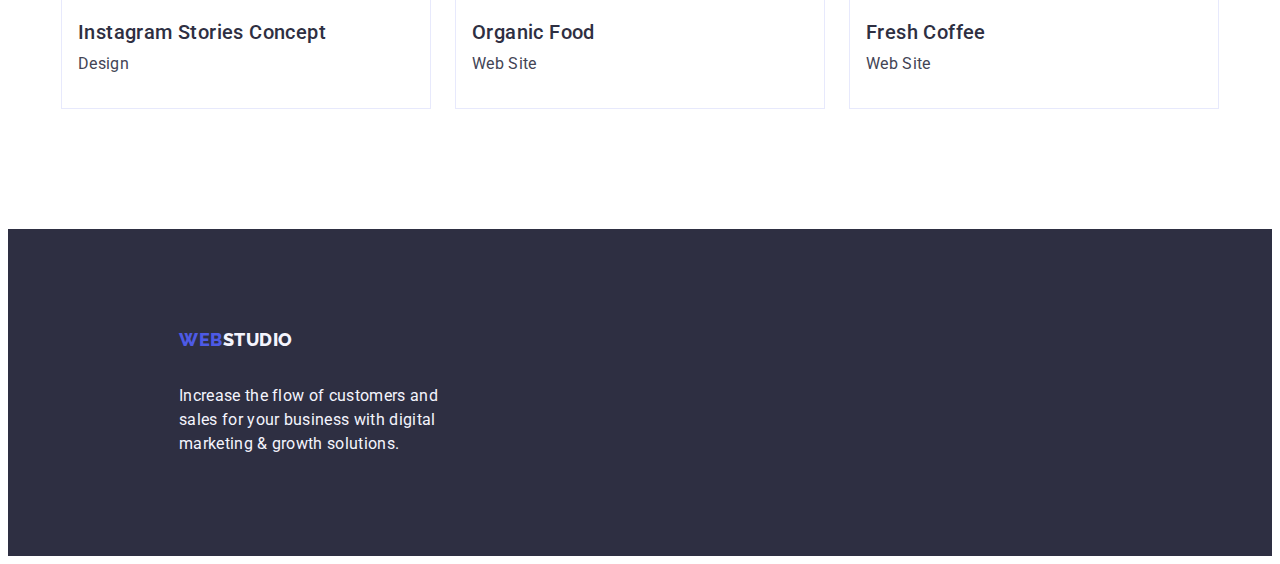
==== commit 55288c7f: "finish" ====
--- a/portfolio.html
+++ b/portfolio.html
@@ -56,14 +56,14 @@
 <!--section-2-->
     <ul class="picture-text-list list">
       <li class="picture-list-item">
-
+       
         <a class="pic link"><img src="./images/portfolio/1-app.jpg" alt="App" width="360" height="300">
           <div class="div-picture-heading">
           <h2 class="picture-heading-text">Banking App Interface Concept</h2>
             <p class="picture-text">App</p>
         </div>
        </a>
-      
+
       </li>
         <li class="picture-list-item" >
 
@@ -93,7 +93,7 @@
             <p class="picture-text">Marketing</p>
             </div>
           </a>
-</div>
+
       </li>
       <li class="picture-list-item" >
 
--- a/css/styles.css
+++ b/css/styles.css
@@ -390,6 +390,7 @@
 /* section3 index */
 .heading-img-pic{
 padding-bottom:120px;
+
 }
 .heading-img{
 font-weight:700;
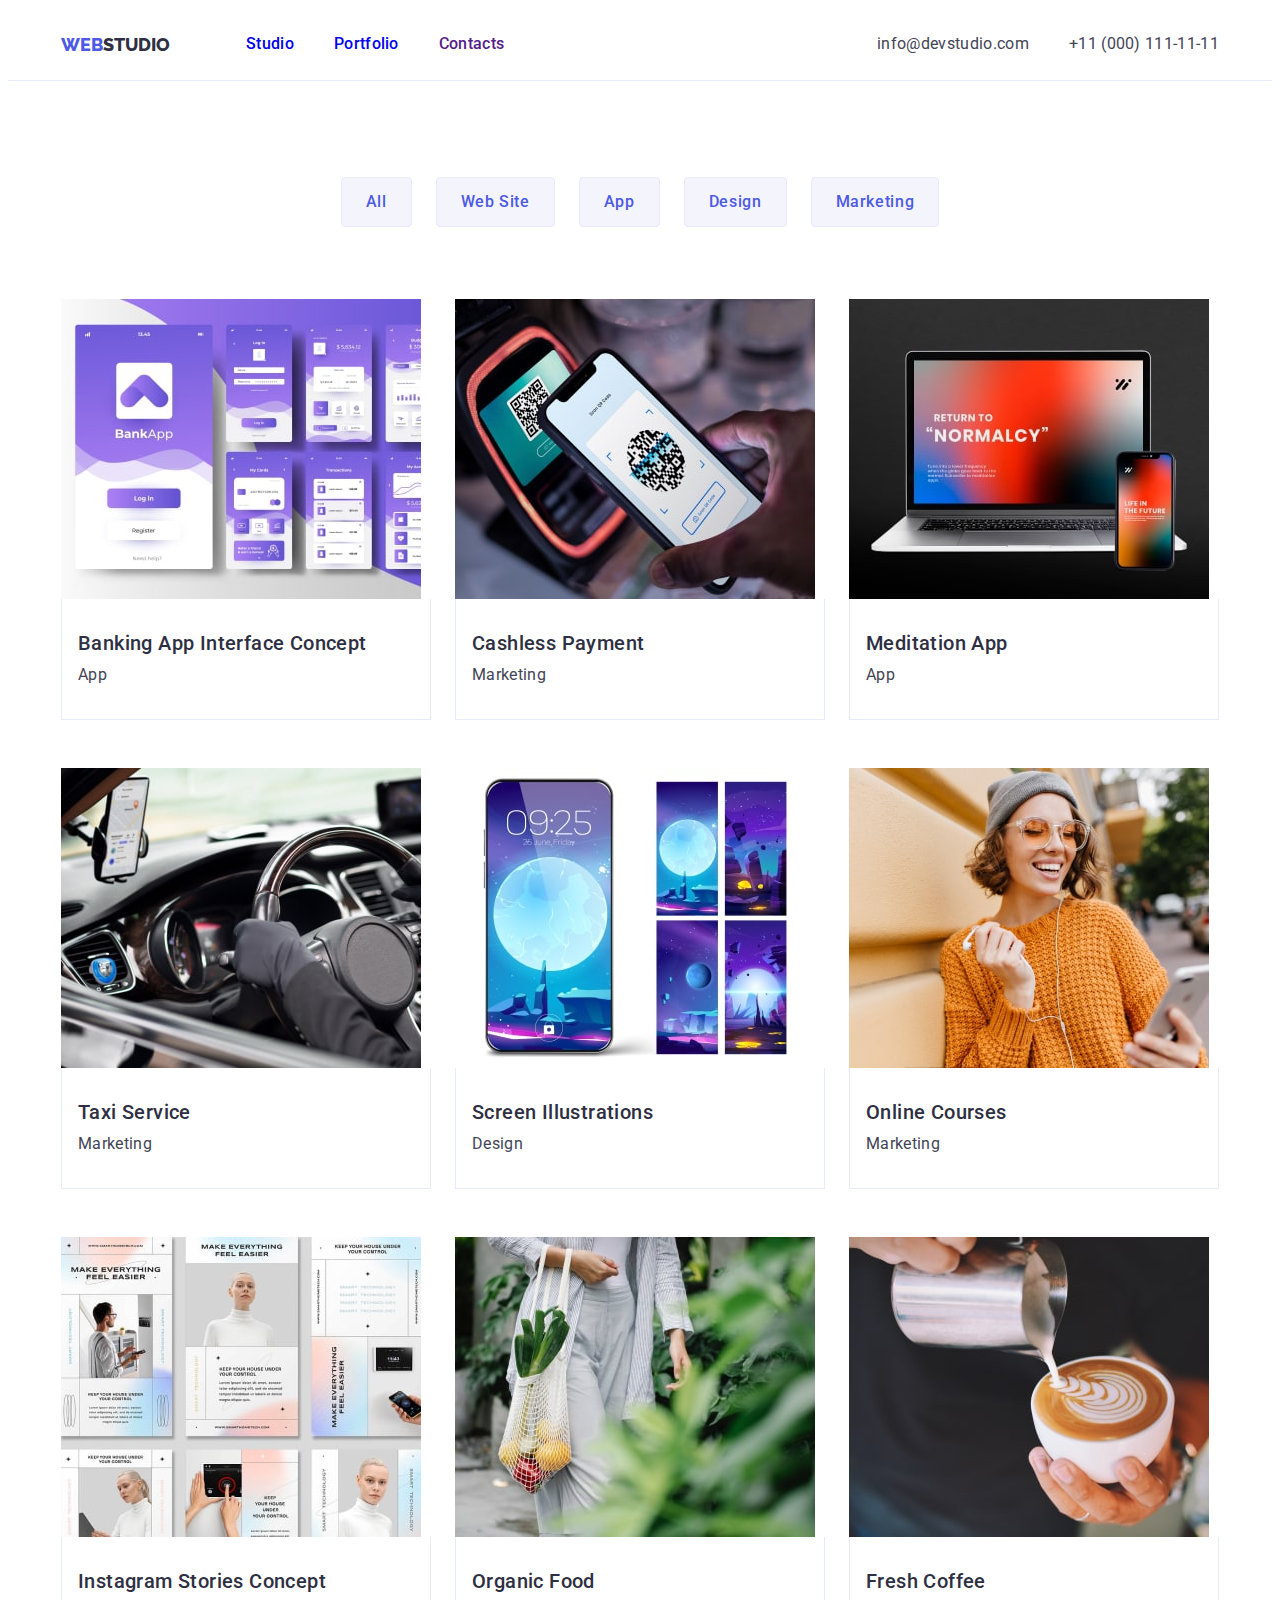
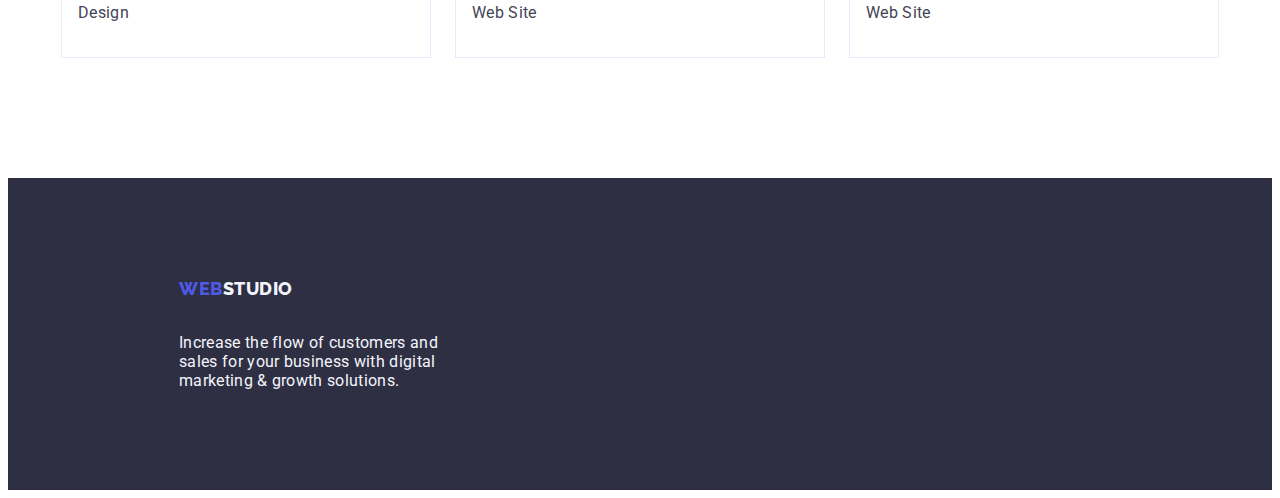
==== commit e95e9145: "finish" ====
--- a/portfolio.html
+++ b/portfolio.html
@@ -20,9 +20,9 @@
     <nav class="header-list list"> 
       <a class="header-logo link" href="./index.html">Web<span class="header-title-logo">Studio</span></a>
       <ul class="header-menu list">
-        <li class="header-menu-item-portfolio link"><a href="./index.html" class="header-menu link">Studio</a></li>
-        <li class="header-menu-item-portfolio link"><a href="./portfolio.html" class="header-menu link">Portfolio</a></li>
-        <li class="header-menu-item-portfolio link"><a href="" class="header-menu link memu-contact">Contacts</a></li>
+        <li class="header-menu-item-portfolio link"><a href="./index.html" class="header-menu-studio link">Studio</a></li>
+        <li class="header-menu-item-portfolio link"><a href="./portfolio.html" class="header-li-menu-portfolio link">Portfolio</a></li>
+        <li class="header-menu-item-portfolio link"><a href="" class="header-menu-contacts link">Contacts</a></li>
       </ul>
     </nav>
     <address class="contact link">
--- a/css/styles.css
+++ b/css/styles.css
@@ -22,13 +22,6 @@
 font-family:'Roboto', sans-serif;
 color: var(--slate, #434455);
 background-color:#FFFFFF;
-line-height:1.5;
-letter-spacing:0.02em;
-max-width: 1440px;
-max-height: 2592px;
-min-height: 100vh;
-display: flex;
-flex-direction: column;
 }
 button{
 border: 0;
@@ -52,17 +45,18 @@
 width: 1158px;
 padding: 0 15px;
 margin: auto;
- }
- img{
+
+
+}
+img{
 display: block;
- }
+}
 
 .header-link{
 align-items: center;
 width: 100%;
 border-bottom: 1px solid var(--cornflower, #E7E9FC);
 background: var(--white, #FFF);
-
 }
 
 .header-menu-item-portfolio{
@@ -120,15 +114,13 @@
 text-decoration:none;
 text-transform:uppercase;
 margin-right: 76px;
-
-
+margin-left: auto;
 }
 .header-title-logo{
 color:  #2e2f42 ;
 }
 
 .header-menu{
-font-family:'Roboto',sans-serif;
 text-decoration:none;
 color: #2e2f42;
 font-weight:500;
@@ -265,19 +257,13 @@
 .title-icon{
 background: #2e2f42;
 padding-top: 188px ;
-
 padding-bottom: 188px;
-
 box-sizing: border-box;
-
-align-items: center;
-/* margin: 0 auto 48px; */
+align-items: center;
 }
 .title-container{
 /* height: 600px; */
 }
-
-
 .title{
 font-weight:700;
 font-size:56px;
@@ -290,7 +276,6 @@
 margin-bottom: 48px; 
 margin-left: auto;
 margin-right: auto;
-
 
 }
 
@@ -389,7 +374,7 @@
 
 /* section3 index */
 .heading-img-pic{
-padding-bottom:120px;
+
 
 }
 .heading-img{
@@ -520,8 +505,8 @@
 }
 .div-picture-heading{
 padding: 32px 16px;
+border: 1px solid var(--cornflower, #e7e9fc);
 border-top: none;
-border: 1px solid var(--cornflower, #e7e9fc);
 background: var(--white, #FFF);
 }
 /*section-4*/
@@ -529,12 +514,13 @@
 /*footer*/
 .footer{
 background-color: #2E2F42;
-
-
-}
+padding:100px 0;
+}
+
 .foter-container{
 margin-left: 156px;
 }
+
 .footer-logo{
 margin-bottom: 16px;
 color: var(--iris, #4d5ae5);
@@ -543,7 +529,6 @@
 font-size:18px;   
 font-weight:800;
 letter-spacing:0.03em;
-padding-top: 100px;
 text-transform: uppercase;
 display: inline-block;
 }
@@ -552,20 +537,18 @@
 font-family:'Raleway',sans-serif;
 font-size:18px;
 font-weight:800;
-line-height:1.17; /* 116.667% */
+line-height:1.17;
 letter-spacing:0.03em;
 text-transform:uppercase;
 }
 .footer-text{
 color: var(--cloud, #F4F4FD);
-font-family:'Roboto',sans-serif;
 font-size: 16px;
-font-weight: 400;
+line-height: 0,66em;
 letter-spacing: 0.02em;
 display: flex;
 flex: auto;
-/* gap: 156px; */
 max-width: 264px;
-margin-top: 18px;
-margin-bottom: 100px;
-}
+padding-top: 18px;
+
+}
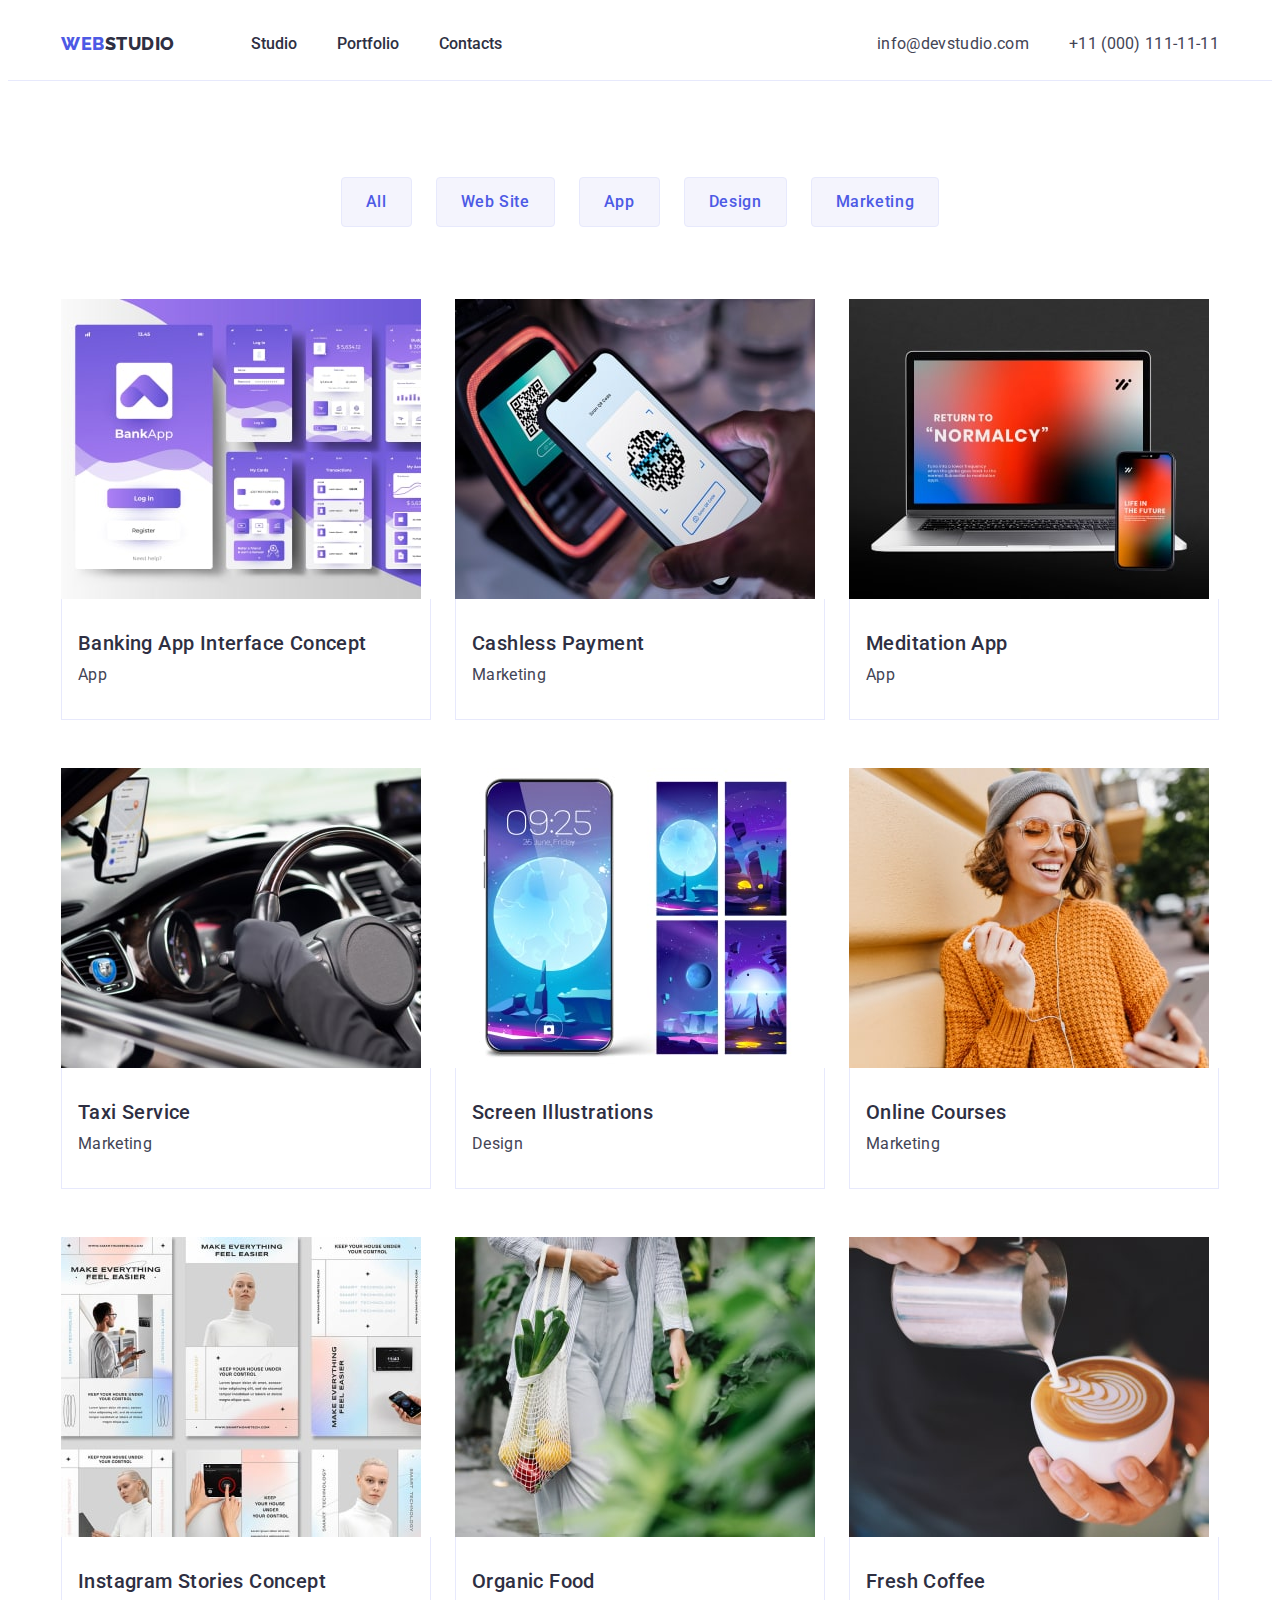
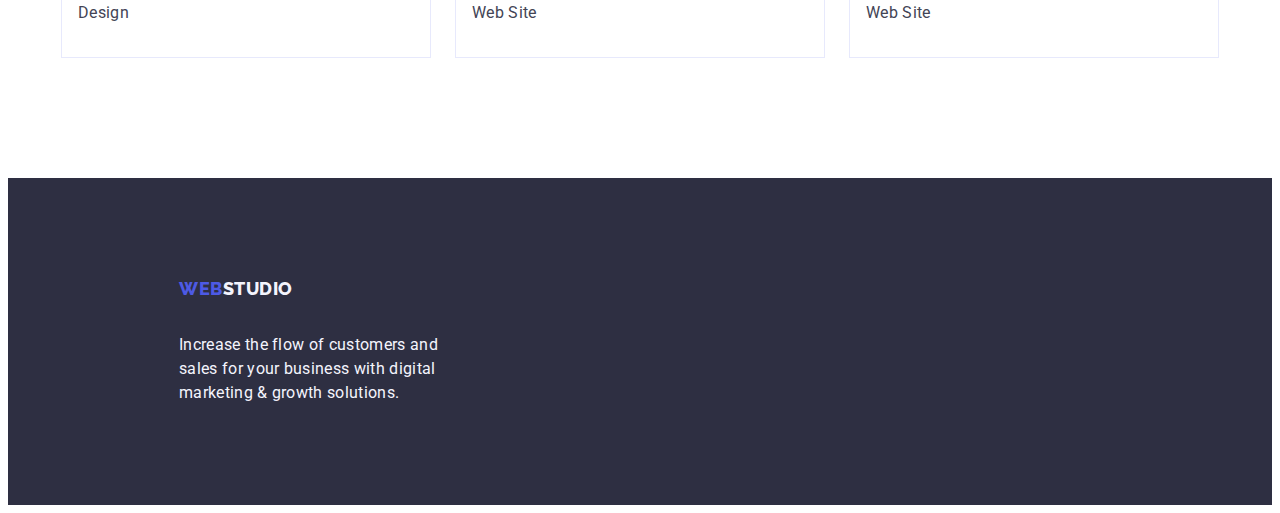
==== commit 94b2adcb: "finish" ====
--- a/portfolio.html
+++ b/portfolio.html
@@ -20,9 +20,9 @@
     <nav class="header-list list"> 
       <a class="header-logo link" href="./index.html">Web<span class="header-title-logo">Studio</span></a>
       <ul class="header-menu list">
-        <li class="header-menu-item-portfolio link"><a href="./index.html" class="header-menu-studio link">Studio</a></li>
-        <li class="header-menu-item-portfolio link"><a href="./portfolio.html" class="header-li-menu-portfolio link">Portfolio</a></li>
-        <li class="header-menu-item-portfolio link"><a href="" class="header-menu-contacts link">Contacts</a></li>
+        <li class="header-menu-item-portfolio link"><a href="./index.html" class="header-menu-studio link-html">Studio</a></li>
+        <li class="header-menu-item-portfolio link"><a href="./portfolio.html" class="header-li-menu-portfolio link-html">Portfolio</a></li>
+        <li class="header-menu-item-portfolio link"><a href="" class="header-menu-contacts link-html">Contacts</a></li>
       </ul>
     </nav>
     <address class="contact link">
--- a/css/styles.css
+++ b/css/styles.css
@@ -58,26 +58,32 @@
 border-bottom: 1px solid var(--cornflower, #E7E9FC);
 background: var(--white, #FFF);
 }
-
-.header-menu-item-portfolio{
-font-family:'Raleway',sans-serif;
-color: var(--iris, #4d5ae5);
-font-weight:800;
-text-decoration:none;
-list-style:none;
-}
-.header-memu-item:hover{
+.header-menu{
+text-decoration:none;
+color: #2e2f42;
+font-weight:500;
+line-height:1.5;
+letter-spacing:0.02em;
+display: flex;
+gap: 40px;
+padding: 24px 0;
+}
+.header-menu:hover{
 color: #404bbf;
 }
-.header-memu-item:focus{
+.header-menu:focus{
 color: #404bbf;
 }
+
 .header-menu-item-portfolio{
 font-family:'Roboto';
 color: #2e2f42 ;
 font-weight:500;
-/* line-height:24px; */
-/* letter-spacing:0.02em; */
+text-decoration:none;
+list-style:none;
+max-height: 72px;
+letter-spacing: 0.02px;
+
 }
 .header-menu-item-portfolio:hover{
 color: #404bbf;
@@ -86,13 +92,16 @@
 color: #404bbf;
 }
 .header-menu-item-studio{
-}
-.header-menu-item-li{
-text-decoration:none;
-}
-.header-menu-item link{
-text-decoration:none;
-}
+font-family:'Roboto';
+color: #2e2f42 ;
+font-weight:500;
+text-decoration:none;
+list-style:none;
+max-height: 72px;
+line-height: 24px; 
+letter-spacing: 0.02px;
+}
+
 .header-list{
 list-style:none;
 display: flex;
@@ -102,15 +111,15 @@
 .header-container{
 display: flex;
 align-items: center;
-/* padding: 0 15px; */
+
 }
 .header-logo{
 font-family:'Raleway',sans-serif;
 color: #4d5ae5;
+font-size: 18px;
 font-weight:800;
-font-size:18px;
-/* line-height:1.17; */
-/* letter-spacing:0.03em; */
+line-height: 0.03em; 
+letter-spacing: 0.54px;
 text-decoration:none;
 text-transform:uppercase;
 margin-right: 76px;
@@ -119,24 +128,8 @@
 .header-title-logo{
 color:  #2e2f42 ;
 }
-
-.header-menu{
-text-decoration:none;
-color: #2e2f42;
-font-weight:500;
-font-size:16px;
-line-height:1.5;
-letter-spacing:0.02em;
-display: flex;
-gap: 40px;
-padding: 24px 0;
-}
-.header-menu:hover{
-color: #404bbf;
-}
-.header-menu:focus{
-color: #404bbf;
-
+.link-html{
+color: #2e2f42 ;
 }
 .contact{
 font-style:normal;
@@ -151,7 +144,6 @@
 font-size:16px;
 line-height:1.5;
 letter-spacing:0.02em;
-
 display: flex;
 align-items: center;
 gap: 40px;
@@ -215,7 +207,6 @@
 .navigation{
 display: flex;
 gap: 24px;
-/* margin-top: 120px; */
 justify-content: center;
 margin-bottom: 72px;
 }
@@ -262,7 +253,7 @@
 align-items: center;
 }
 .title-container{
-/* height: 600px; */
+
 }
 .title{
 font-weight:700;
@@ -544,11 +535,11 @@
 .footer-text{
 color: var(--cloud, #F4F4FD);
 font-size: 16px;
-line-height: 0,66em;
 letter-spacing: 0.02em;
 display: flex;
 flex: auto;
+font-weight: 400;
+line-height: 24px;
 max-width: 264px;
 padding-top: 18px;
-
-}
+}
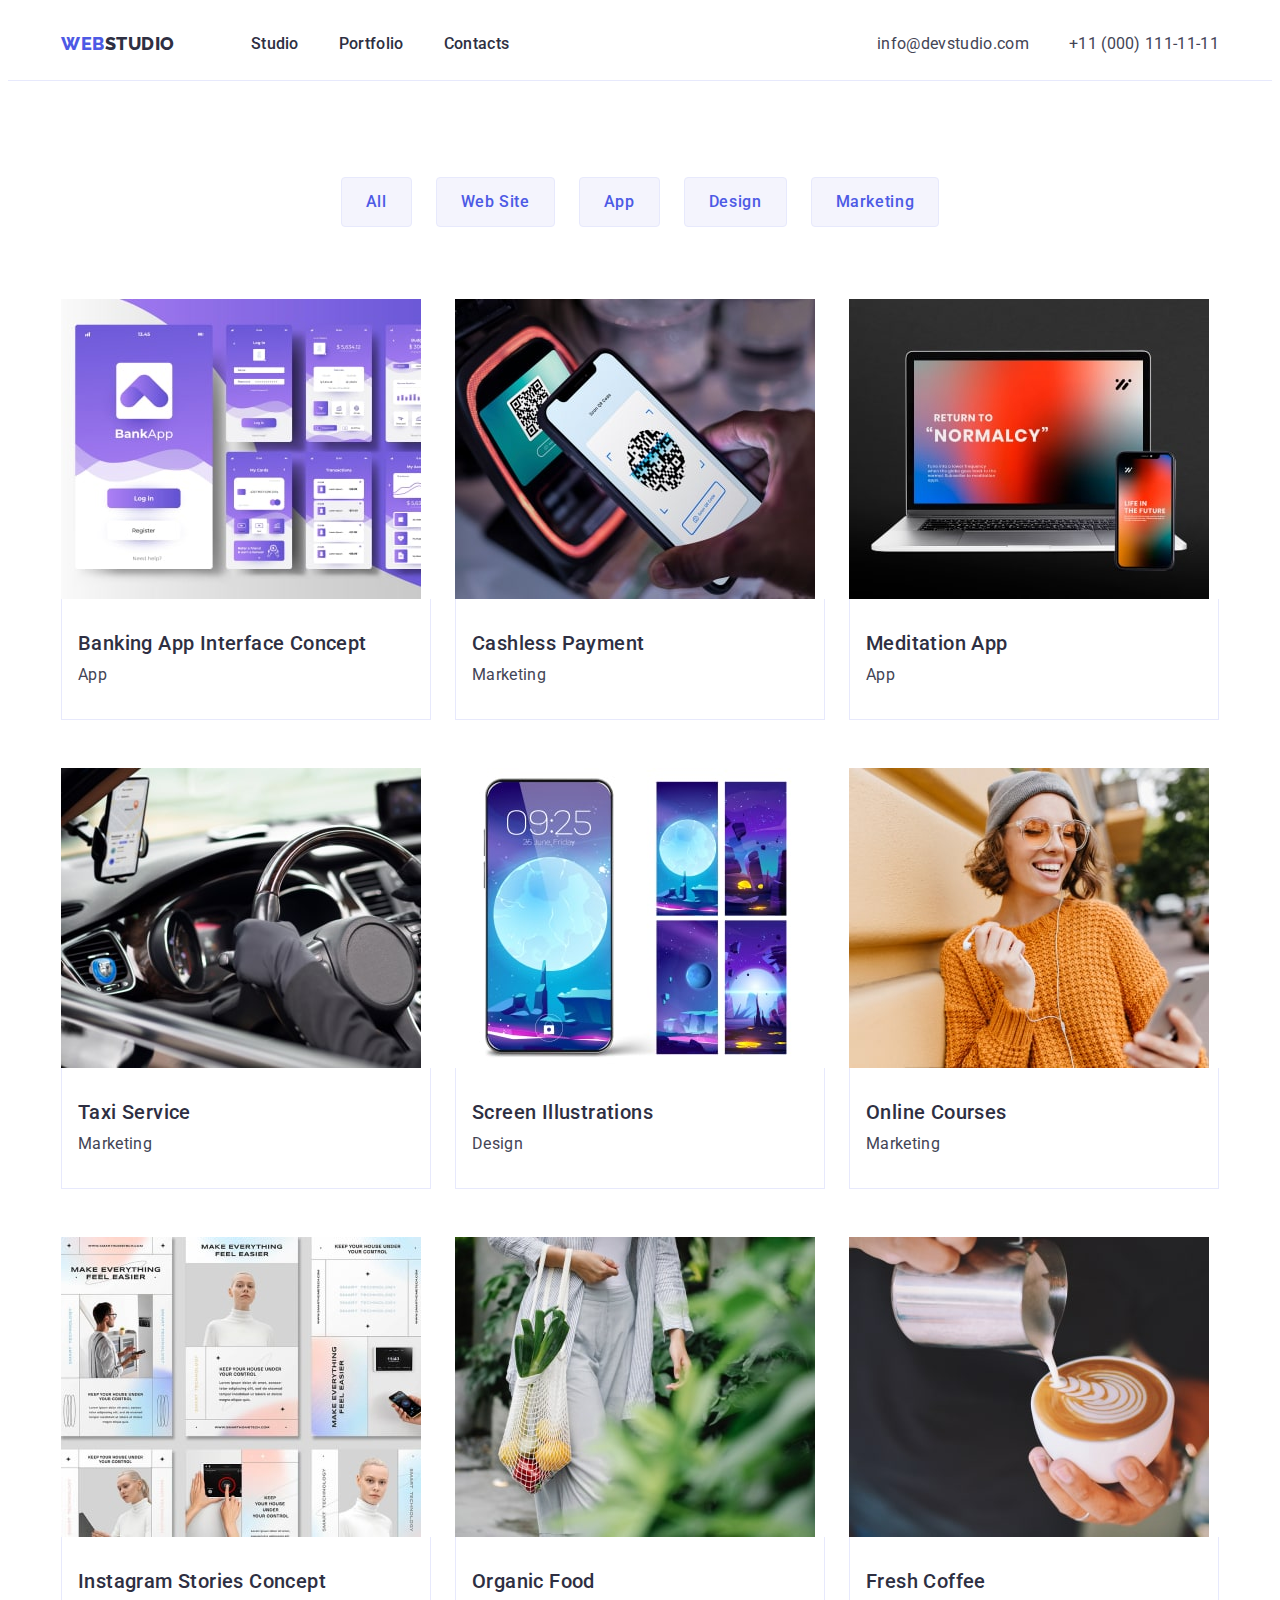
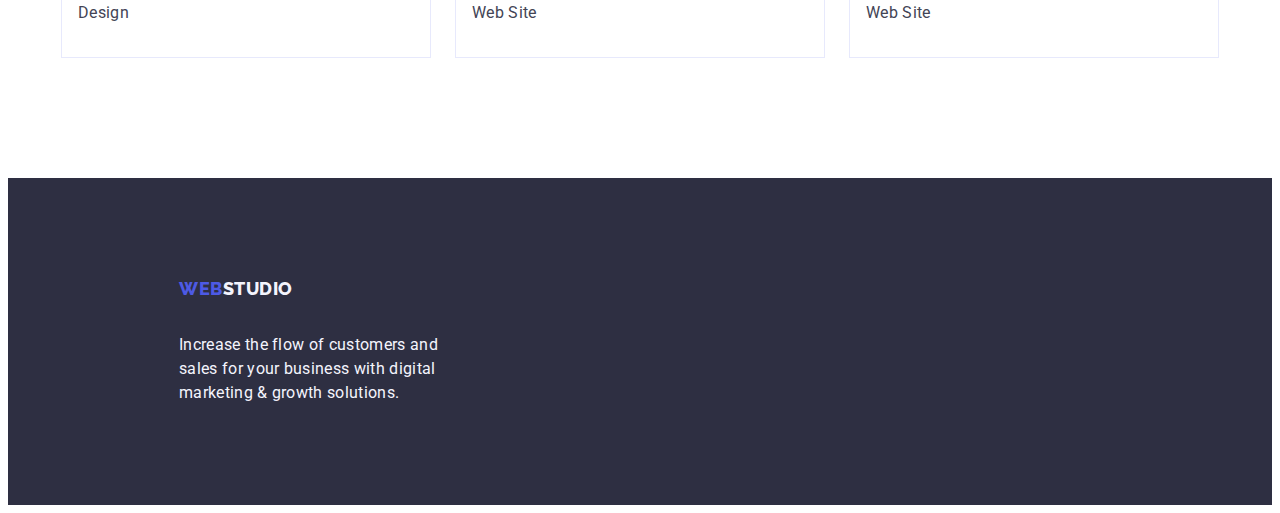
==== commit 6e9a8b21: "commit" ====
--- a/portfolio.html
+++ b/portfolio.html
@@ -20,9 +20,9 @@
     <nav class="header-list list"> 
       <a class="header-logo link" href="./index.html">Web<span class="header-title-logo">Studio</span></a>
       <ul class="header-menu list">
-        <li class="header-menu-item-portfolio link"><a href="./index.html" class="header-menu-studio link-html">Studio</a></li>
-        <li class="header-menu-item-portfolio link"><a href="./portfolio.html" class="header-li-menu-portfolio link-html">Portfolio</a></li>
-        <li class="header-menu-item-portfolio link"><a href="" class="header-menu-contacts link-html">Contacts</a></li>
+        <li class="header-menu-item link"><a href="./index.html" class="header-menu-link">Studio</a></li>
+        <li class="header-menu-item link"><a href="./portfolio.html" class="header-menu-link">Portfolio</a></li>
+        <li class="header-menu-item link"><a href="" class="header-menu-link">Contacts</a></li>
       </ul>
     </nav>
     <address class="contact link">
--- a/css/styles.css
+++ b/css/styles.css
@@ -10,13 +10,14 @@
 --brand-color: var(--slate, #434455);
 --brand-color: #404bbf;
 --brand-color: #434455;
+--barad-color: #2e2f42;
 
 --brand-background-color: #4D5AE5;
 --brand-background-color: #404BBF;
 --brand-background-color: #F4F4FD;
 --brand-background-color: #e7e9fc;
 --brand-background-color:rgba(244, 244, 253, 1);
---brand-background-color: var(--navyblue, #2E2F42);
+--brand-background-color: var(--navyblue, #2e2f42);
 }
 body{
 font-family:'Roboto', sans-serif;
@@ -59,14 +60,11 @@
 background: var(--white, #FFF);
 }
 .header-menu{
-text-decoration:none;
-color: #2e2f42;
-font-weight:500;
-line-height:1.5;
-letter-spacing:0.02em;
+color:  #2e2f42;
 display: flex;
 gap: 40px;
-padding: 24px 0;
+font-weight:500;
+
 }
 .header-menu:hover{
 color: #404bbf;
@@ -74,32 +72,16 @@
 .header-menu:focus{
 color: #404bbf;
 }
-
-.header-menu-item-portfolio{
-font-family:'Roboto';
-color: #2e2f42 ;
-font-weight:500;
-text-decoration:none;
-list-style:none;
-max-height: 72px;
-letter-spacing: 0.02px;
-
-}
-.header-menu-item-portfolio:hover{
-color: #404bbf;
-}
-.header-menu-item-portfolio:focus{
-color: #404bbf;
-}
-.header-menu-item-studio{
-font-family:'Roboto';
-color: #2e2f42 ;
-font-weight:500;
-text-decoration:none;
-list-style:none;
-max-height: 72px;
-line-height: 24px; 
-letter-spacing: 0.02px;
+.header-menu-item{
+font-size: 16px;
+font-weight: 500;
+line-height: 1.5;
+letter-spacing: 0.02em;
+text-decoration: none;
+}
+.header-menu-link{
+color: #2e2f42;
+padding: 24px 0;
 }
 
 .header-list{
@@ -110,27 +92,22 @@
 }
 .header-container{
 display: flex;
-align-items: center;
-
 }
 .header-logo{
 font-family:'Raleway',sans-serif;
 color: #4d5ae5;
 font-size: 18px;
 font-weight:800;
-line-height: 0.03em; 
-letter-spacing: 0.54px;
-text-decoration:none;
+line-height: 1.17; 
+letter-spacing: 0.03em;
 text-transform:uppercase;
 margin-right: 76px;
-margin-left: auto;
+
 }
 .header-title-logo{
-color:  #2e2f42 ;
-}
-.link-html{
-color: #2e2f42 ;
-}
+color:  #2e2f42; ;
+}
+
 .contact{
 font-style:normal;
 list-style:none;
@@ -150,6 +127,7 @@
 margin-left: auto;
 }
 .header-contact-soc-item{
+display: flex;
 font-size:16px;
 line-height:1.5;
 letter-spacing:0.02em;
@@ -166,6 +144,7 @@
 line-height:1.5;
 letter-spacing:0.02em;
 color: #434455;
+padding: 24px 0;
 }
 .link-tel{
 }
